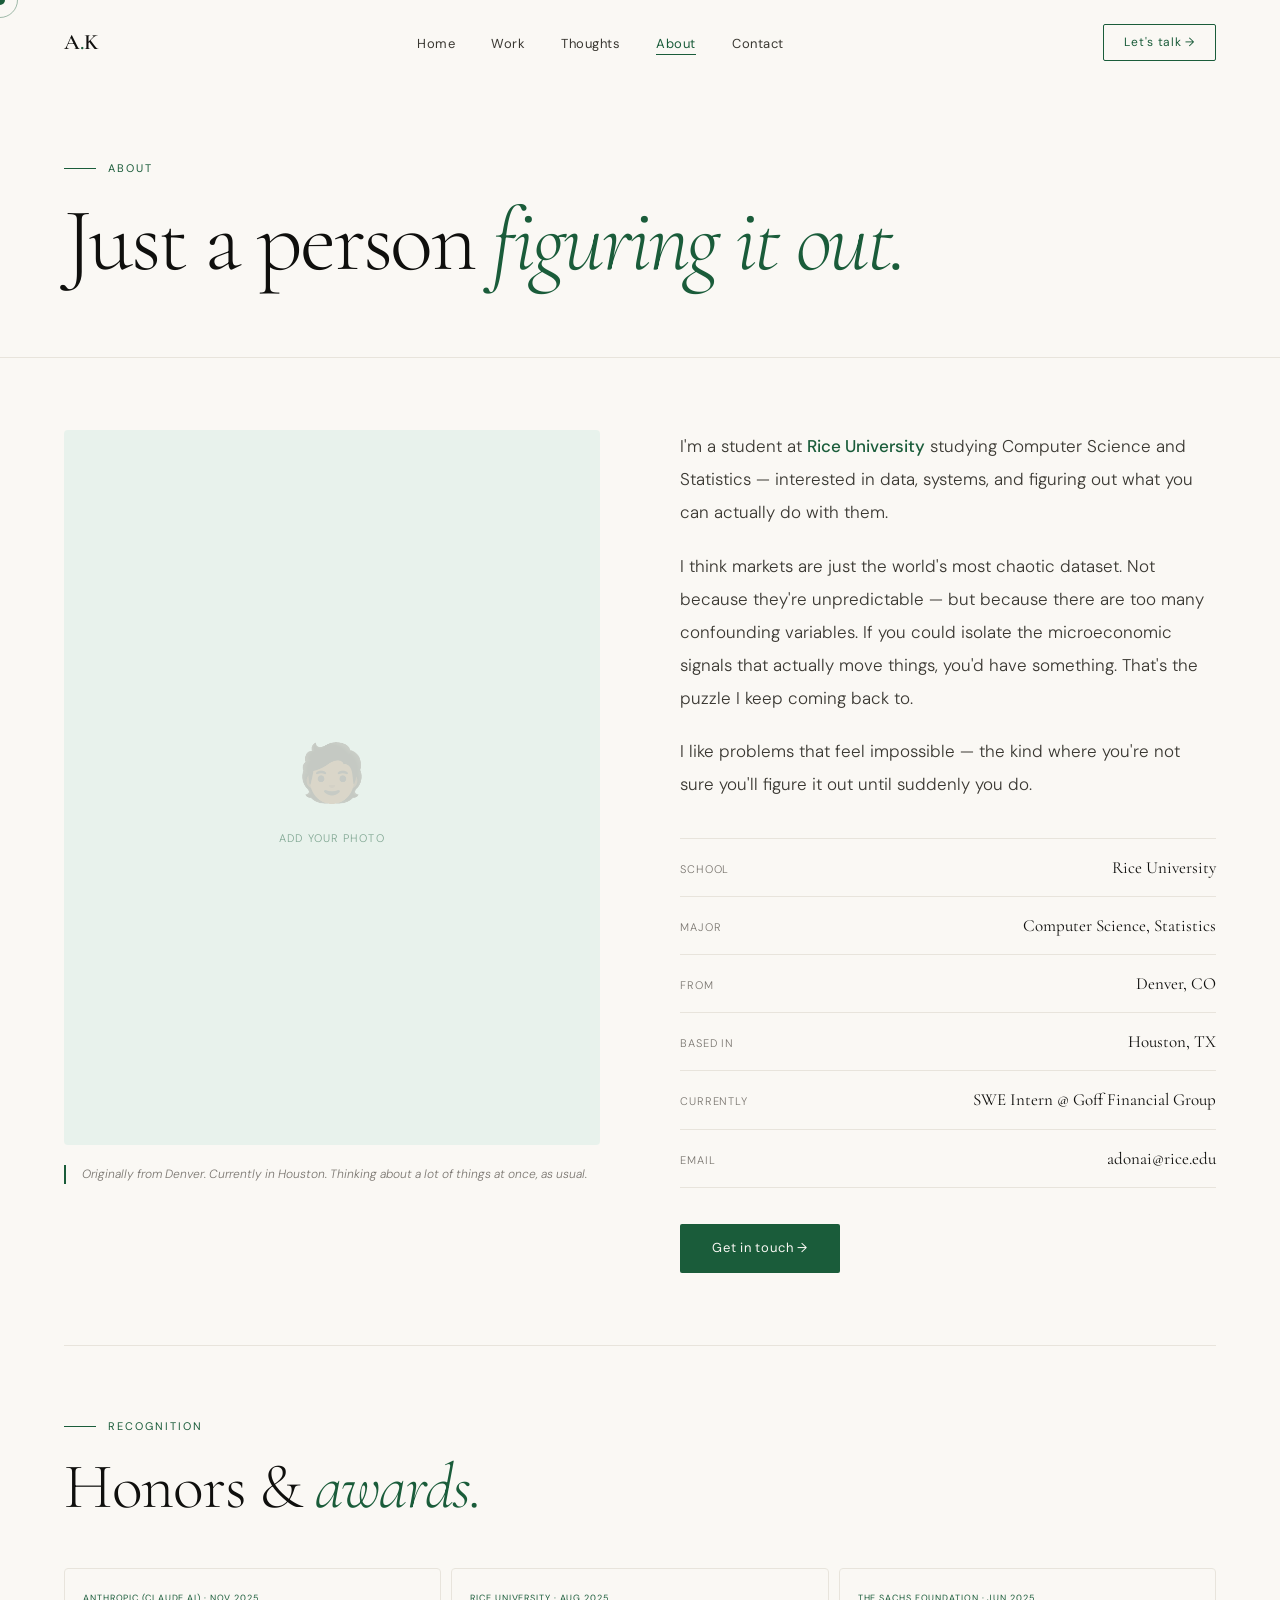
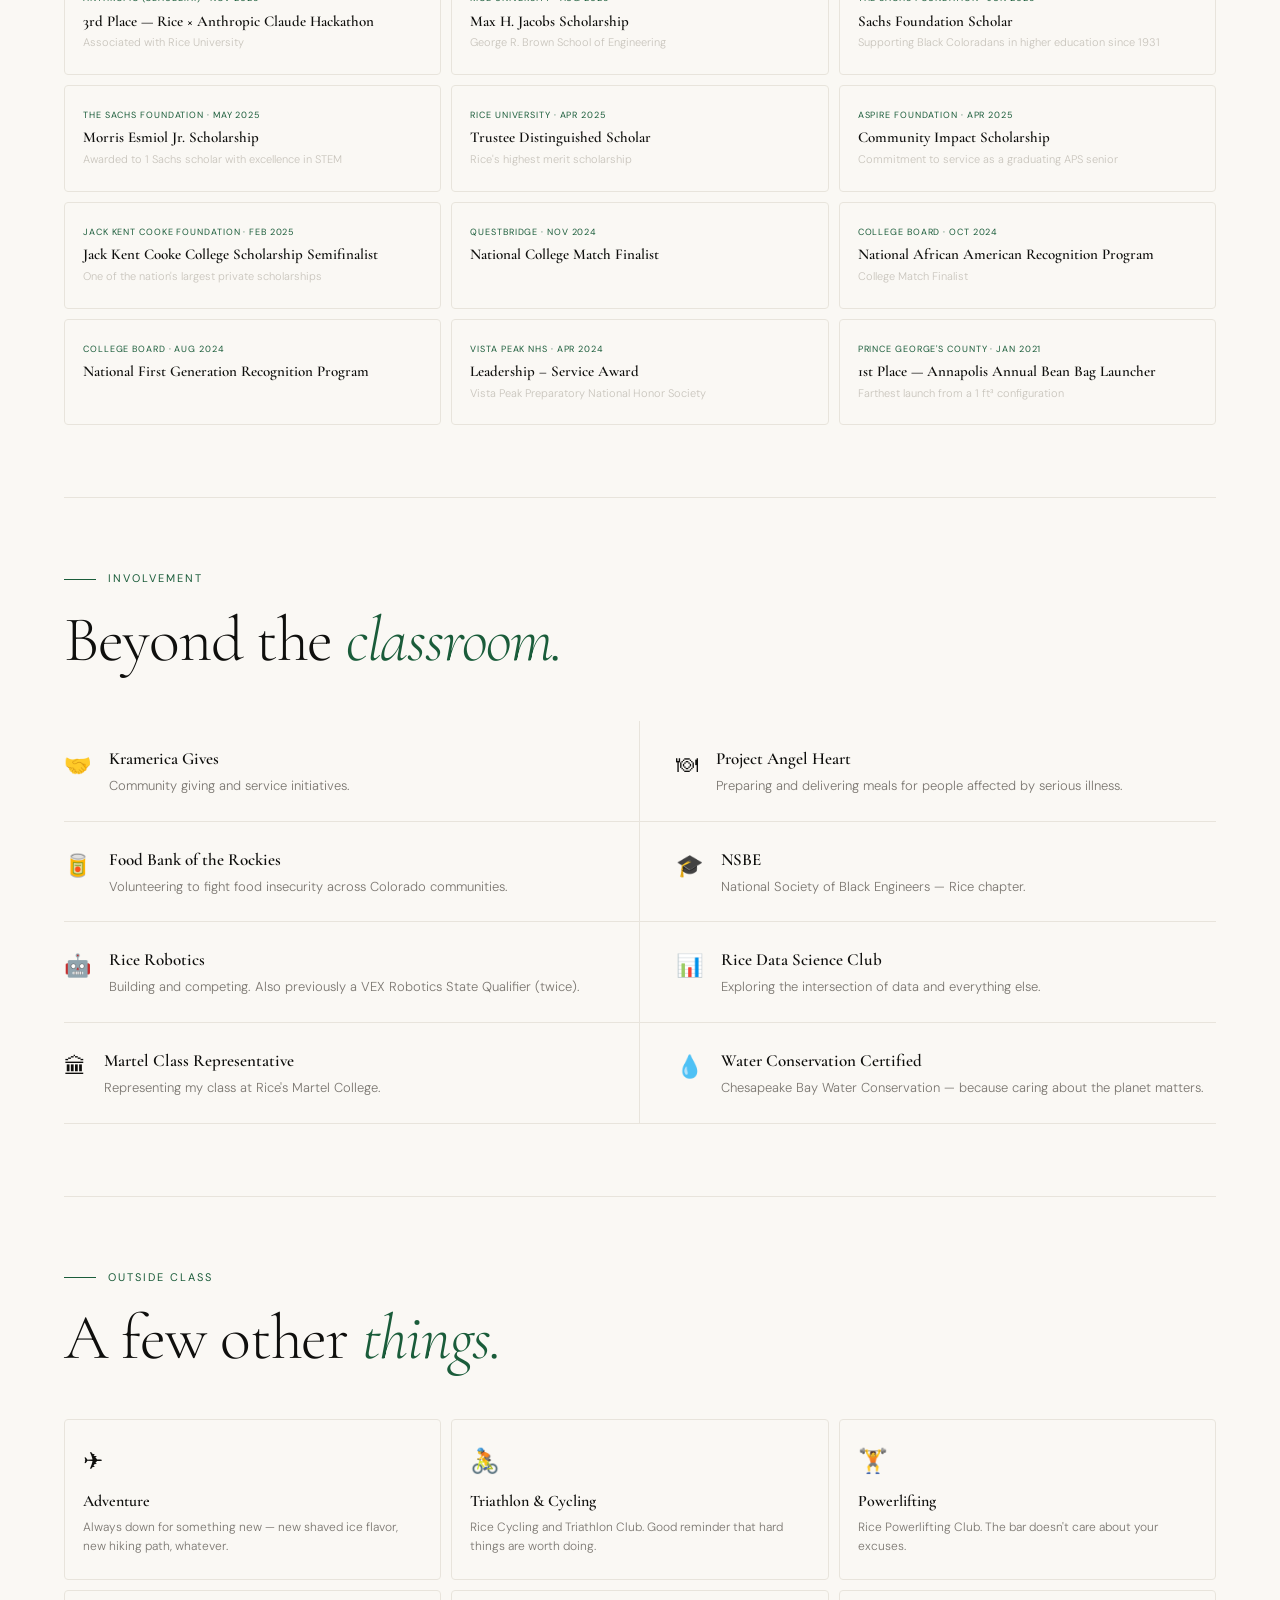
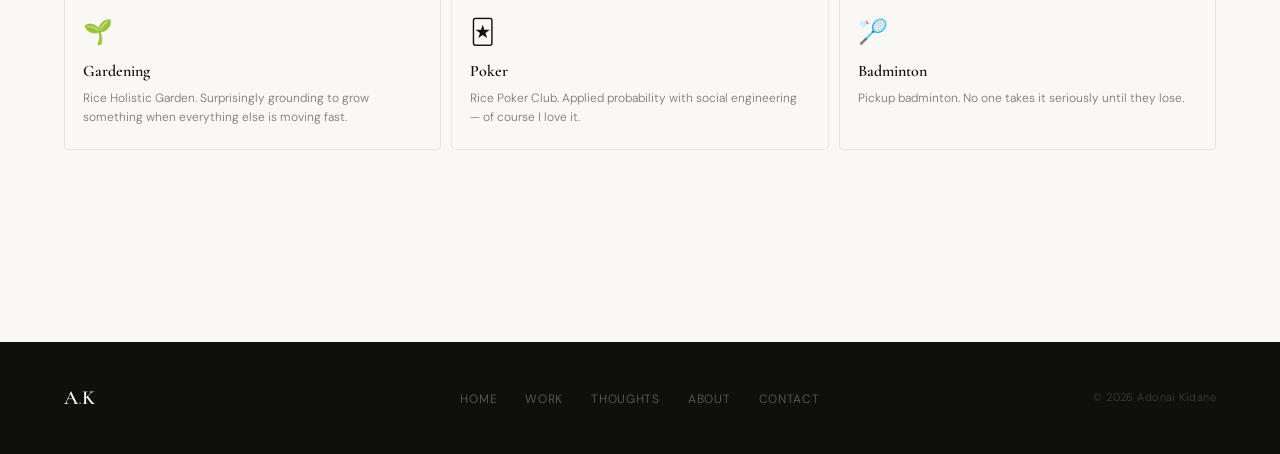
==== pages/about.html @ c964e090 "v3 - full content update" ====
<!DOCTYPE html>
<html lang="en">
<head>
<meta charset="UTF-8">
<meta name="viewport" content="width=device-width, initial-scale=1.0">
<title>About — Adonai Kidane</title>
<link rel="stylesheet" href="../css/style.css">
<style>
  .about-page { padding: 0 var(--pad) 120px; }
  .about-grid { display: grid; grid-template-columns: 1fr 1fr; gap: 80px; align-items: start; padding: 72px 0; border-bottom: 1px solid var(--rule); }
  @media (max-width: 768px) { .about-grid { grid-template-columns: 1fr; gap: 40px; } }

  .about-photo-wrap { position: sticky; top: 100px; }
  .about-photo {
    width: 100%; aspect-ratio: 3/4; border-radius: 4px; overflow: hidden;
    background: var(--green-light); display: flex; align-items: center; justify-content: center;
    flex-direction: column; gap: 12px; margin-bottom: 20px;
  }
  .about-photo .ph-icon { font-size: 56px; opacity: .2; }
  .about-photo .ph-label { font-size: 11px; letter-spacing: .1em; text-transform: uppercase; color: var(--green); opacity: .5; }
  .about-photo img { width: 100%; height: 100%; object-fit: cover; }
  .about-photo-caption { font-size: 12px; color: var(--ink-muted); line-height: 1.6; font-style: italic; padding-left: 16px; border-left: 2px solid var(--green); }

  .about-body { font-size: 17px; color: var(--ink-soft); line-height: 1.95; font-weight: 300; margin-bottom: 20px; }
  .about-body strong { color: var(--green); font-weight: 500; }

  .about-facts { margin: 36px 0; }
  .fact-row { display: flex; justify-content: space-between; align-items: baseline; padding: 15px 0; border-bottom: 1px solid var(--rule); transition: padding-left .2s; }
  .fact-row:first-child { border-top: 1px solid var(--rule); }
  .fact-row:hover { padding-left: 8px; }
  .fact-key { font-size: 11px; color: var(--ink-muted); letter-spacing: .08em; text-transform: uppercase; }
  .fact-val { font-family: var(--serif); font-size: 17px; font-weight: 400; color: var(--ink); text-align: right; }

  /* Honors */
  .honors-section { padding: 72px 0; border-bottom: 1px solid var(--rule); }
  .honors-grid { display: grid; grid-template-columns: repeat(3, 1fr); gap: 10px; margin-top: 48px; }
  @media (max-width: 768px) { .honors-grid { grid-template-columns: 1fr 1fr; } }
  @media (max-width: 480px) { .honors-grid { grid-template-columns: 1fr; } }
  .honor-card { border: 1px solid var(--rule); border-radius: 4px; padding: 22px 18px; transition: border-color .25s, transform .2s; }
  .honor-card:hover { border-color: var(--green); transform: translateY(-4px); }
  .honor-issuer { font-size: 9px; letter-spacing: .1em; text-transform: uppercase; color: var(--green); margin-bottom: 6px; font-weight: 400; }
  .honor-title { font-family: var(--serif); font-size: 15px; font-weight: 600; color: var(--ink); margin-bottom: 4px; line-height: 1.25; }
  .honor-date { font-size: 11px; color: var(--ink-faint); }

  /* Involvement */
  .involve-section { padding: 72px 0; border-bottom: 1px solid var(--rule); }
  .involve-grid { display: grid; grid-template-columns: repeat(2, 1fr); gap: 0; margin-top: 48px; }
  @media (max-width: 640px) { .involve-grid { grid-template-columns: 1fr; } }
  .involve-item {
    padding: 24px 0; border-bottom: 1px solid var(--rule);
    display: flex; gap: 18px; align-items: flex-start;
  }
  .involve-item:nth-child(odd) { padding-right: 36px; border-right: 1px solid var(--rule); }
  .involve-item:nth-child(even) { padding-left: 36px; }
  @media (max-width: 640px) {
    .involve-item:nth-child(odd), .involve-item:nth-child(even) { padding-right: 0; padding-left: 0; border-right: none; }
  }
  .involve-icon { font-size: 22px; flex-shrink: 0; margin-top: 2px; }
  .involve-title { font-family: var(--serif); font-size: 17px; font-weight: 600; color: var(--ink); margin-bottom: 3px; }
  .involve-desc { font-size: 13px; color: var(--ink-muted); line-height: 1.65; font-weight: 300; }

  /* Outside */
  .outside-section { padding: 72px 0; }
  .outside-grid { display: grid; grid-template-columns: repeat(3, 1fr); gap: 10px; margin-top: 48px; }
  @media (max-width: 768px) { .outside-grid { grid-template-columns: 1fr 1fr; } }
  .outside-card { border: 1px solid var(--rule); border-radius: 4px; padding: 22px 18px; transition: border-color .25s, transform .2s; }
  .outside-card:hover { border-color: var(--green); transform: translateY(-4px); }
  .outside-icon { font-size: 24px; margin-bottom: 8px; }
  .outside-title { font-family: var(--serif); font-size: 16px; font-weight: 600; color: var(--ink); margin-bottom: 4px; }
  .outside-desc { font-size: 12px; color: var(--ink-muted); line-height: 1.6; font-weight: 300; }
</style>
</head>
<body>
<div id="cursor"></div>
<div id="cursor-ring"></div>
<nav>
  <a class="nav-logo" href="../index.html">A<span>.</span>K</a>
  <ul class="nav-links">
    <li><a href="../index.html">Home</a></li>
    <li><a href="work.html">Work</a></li>
    <li><a href="thoughts.html">Thoughts</a></li>
    <li><a href="about.html">About</a></li>
    <li><a href="contact.html">Contact</a></li>
  </ul>
  <a class="nav-cta" href="contact.html">Let's talk →</a>
</nav>

<div class="page-hero">
  <div class="section-tag reveal"><span class="section-tag-line"></span>About</div>
  <h1 class="page-hero-h1 reveal reveal-delay-1">Just a person <em>figuring it out.</em></h1>
</div>

<div class="about-page">
  <div class="about-grid">
    <div class="about-photo-wrap reveal">
      <div class="about-photo">
        <!-- To add photo: delete the two div lines below, uncomment the img line -->
        <div class="ph-icon">🧑🏾</div>
        <div class="ph-label">Add your photo</div>
        <!-- <img src="../images/photo.jpg" alt="Adonai Kidane"> -->
      </div>
      <p class="about-photo-caption">Originally from Denver. Currently in Houston. Thinking about a lot of things at once, as usual.</p>
    </div>

    <div>
      <p class="about-body reveal">
        I'm a student at <strong>Rice University</strong> studying Computer Science and Statistics — interested in data, systems, and figuring out what you can actually do with them.
      </p>
      <p class="about-body reveal reveal-delay-1">
        I think markets are just the world's most chaotic dataset. Not because they're unpredictable — but because there are too many confounding variables. If you could isolate the microeconomic signals that actually move things, you'd have something. That's the puzzle I keep coming back to.
      </p>
      <p class="about-body reveal reveal-delay-2">
        I like problems that feel impossible — the kind where you're not sure you'll figure it out until suddenly you do.
      </p>

      <div class="about-facts reveal reveal-delay-2">
        <div class="fact-row"><span class="fact-key">School</span><span class="fact-val">Rice University</span></div>
        <div class="fact-row"><span class="fact-key">Major</span><span class="fact-val">Computer Science, Statistics</span></div>
        <div class="fact-row"><span class="fact-key">From</span><span class="fact-val">Denver, CO</span></div>
        <div class="fact-row"><span class="fact-key">Based in</span><span class="fact-val">Houston, TX</span></div>
        <div class="fact-row"><span class="fact-key">Currently</span><span class="fact-val">SWE Intern @ Goff Financial Group</span></div>
        <div class="fact-row"><span class="fact-key">Email</span><span class="fact-val">adonai@rice.edu</span></div>
      </div>

      <a class="btn-primary reveal reveal-delay-3" href="contact.html">Get in touch →</a>
    </div>
  </div>

  <!-- HONORS -->
  <div class="honors-section">
    <div class="section-tag reveal"><span class="section-tag-line"></span>Recognition</div>
    <h2 class="section-h2 reveal reveal-delay-1">Honors &amp; <em>awards.</em></h2>
    <div class="honors-grid">
      <div class="honor-card reveal reveal-delay-1">
        <div class="honor-issuer">Anthropic (claude.ai) · Nov 2025</div>
        <div class="honor-title">3rd Place — Rice × Anthropic Claude Hackathon</div>
        <div class="honor-date">Associated with Rice University</div>
      </div>
      <div class="honor-card reveal reveal-delay-2">
        <div class="honor-issuer">Rice University · Aug 2025</div>
        <div class="honor-title">Max H. Jacobs Scholarship</div>
        <div class="honor-date">George R. Brown School of Engineering</div>
      </div>
      <div class="honor-card reveal reveal-delay-3">
        <div class="honor-issuer">The Sachs Foundation · Jun 2025</div>
        <div class="honor-title">Sachs Foundation Scholar</div>
        <div class="honor-date">Supporting Black Coloradans in higher education since 1931</div>
      </div>
      <div class="honor-card reveal reveal-delay-1">
        <div class="honor-issuer">The Sachs Foundation · May 2025</div>
        <div class="honor-title">Morris Esmiol Jr. Scholarship</div>
        <div class="honor-date">Awarded to 1 Sachs scholar with excellence in STEM</div>
      </div>
      <div class="honor-card reveal reveal-delay-2">
        <div class="honor-issuer">Rice University · Apr 2025</div>
        <div class="honor-title">Trustee Distinguished Scholar</div>
        <div class="honor-date">Rice's highest merit scholarship</div>
      </div>
      <div class="honor-card reveal reveal-delay-3">
        <div class="honor-issuer">Aspire Foundation · Apr 2025</div>
        <div class="honor-title">Community Impact Scholarship</div>
        <div class="honor-date">Commitment to service as a graduating APS senior</div>
      </div>
      <div class="honor-card reveal reveal-delay-1">
        <div class="honor-issuer">Jack Kent Cooke Foundation · Feb 2025</div>
        <div class="honor-title">Jack Kent Cooke College Scholarship Semifinalist</div>
        <div class="honor-date">One of the nation's largest private scholarships</div>
      </div>
      <div class="honor-card reveal reveal-delay-2">
        <div class="honor-issuer">Questbridge · Nov 2024</div>
        <div class="honor-title">National College Match Finalist</div>
        <div class="honor-date"></div>
      </div>
      <div class="honor-card reveal reveal-delay-3">
        <div class="honor-issuer">College Board · Oct 2024</div>
        <div class="honor-title">National African American Recognition Program</div>
        <div class="honor-date">College Match Finalist</div>
      </div>
      <div class="honor-card reveal reveal-delay-1">
        <div class="honor-issuer">College Board · Aug 2024</div>
        <div class="honor-title">National First Generation Recognition Program</div>
        <div class="honor-date"></div>
      </div>
      <div class="honor-card reveal reveal-delay-2">
        <div class="honor-issuer">Vista Peak NHS · Apr 2024</div>
        <div class="honor-title">Leadership – Service Award</div>
        <div class="honor-date">Vista Peak Preparatory National Honor Society</div>
      </div>
      <div class="honor-card reveal reveal-delay-3">
        <div class="honor-issuer">Prince George's County · Jan 2021</div>
        <div class="honor-title">1st Place — Annapolis Annual Bean Bag Launcher</div>
        <div class="honor-date">Farthest launch from a 1 ft³ configuration</div>
      </div>
    </div>
  </div>

  <!-- INVOLVEMENT -->
  <div class="involve-section">
    <div class="section-tag reveal"><span class="section-tag-line"></span>Involvement</div>
    <h2 class="section-h2 reveal reveal-delay-1">Beyond the <em>classroom.</em></h2>
    <div class="involve-grid">
      <div class="involve-item reveal reveal-delay-1">
        <div class="involve-icon">🤝</div>
        <div>
          <div class="involve-title">Kramerica Gives</div>
          <div class="involve-desc">Community giving and service initiatives.</div>
        </div>
      </div>
      <div class="involve-item reveal reveal-delay-2">
        <div class="involve-icon">🍽</div>
        <div>
          <div class="involve-title">Project Angel Heart</div>
          <div class="involve-desc">Preparing and delivering meals for people affected by serious illness.</div>
        </div>
      </div>
      <div class="involve-item reveal reveal-delay-1">
        <div class="involve-icon">🥫</div>
        <div>
          <div class="involve-title">Food Bank of the Rockies</div>
          <div class="involve-desc">Volunteering to fight food insecurity across Colorado communities.</div>
        </div>
      </div>
      <div class="involve-item reveal reveal-delay-2">
        <div class="involve-icon">🎓</div>
        <div>
          <div class="involve-title">NSBE</div>
          <div class="involve-desc">National Society of Black Engineers — Rice chapter.</div>
        </div>
      </div>
      <div class="involve-item reveal reveal-delay-1">
        <div class="involve-icon">🤖</div>
        <div>
          <div class="involve-title">Rice Robotics</div>
          <div class="involve-desc">Building and competing. Also previously a VEX Robotics State Qualifier (twice).</div>
        </div>
      </div>
      <div class="involve-item reveal reveal-delay-2">
        <div class="involve-icon">📊</div>
        <div>
          <div class="involve-title">Rice Data Science Club</div>
          <div class="involve-desc">Exploring the intersection of data and everything else.</div>
        </div>
      </div>
      <div class="involve-item reveal reveal-delay-1">
        <div class="involve-icon">🏛</div>
        <div>
          <div class="involve-title">Martel Class Representative</div>
          <div class="involve-desc">Representing my class at Rice's Martel College.</div>
        </div>
      </div>
      <div class="involve-item reveal reveal-delay-2">
        <div class="involve-icon">💧</div>
        <div>
          <div class="involve-title">Water Conservation Certified</div>
          <div class="involve-desc">Chesapeake Bay Water Conservation — because caring about the planet matters.</div>
        </div>
      </div>
    </div>
  </div>

  <!-- OUTSIDE -->
  <div class="outside-section">
    <div class="section-tag reveal"><span class="section-tag-line"></span>Outside class</div>
    <h2 class="section-h2 reveal reveal-delay-1">A few other <em>things.</em></h2>
    <div class="outside-grid">
      <div class="outside-card reveal reveal-delay-1">
        <div class="outside-icon">✈️</div>
        <div class="outside-title">Adventure</div>
        <div class="outside-desc">Always down for something new — new shaved ice flavor, new hiking path, whatever.</div>
      </div>
      <div class="outside-card reveal reveal-delay-2">
        <div class="outside-icon">🚴</div>
        <div class="outside-title">Triathlon & Cycling</div>
        <div class="outside-desc">Rice Cycling and Triathlon Club. Good reminder that hard things are worth doing.</div>
      </div>
      <div class="outside-card reveal reveal-delay-3">
        <div class="outside-icon">🏋️</div>
        <div class="outside-title">Powerlifting</div>
        <div class="outside-desc">Rice Powerlifting Club. The bar doesn't care about your excuses.</div>
      </div>
      <div class="outside-card reveal reveal-delay-1">
        <div class="outside-icon">🌱</div>
        <div class="outside-title">Gardening</div>
        <div class="outside-desc">Rice Holistic Garden. Surprisingly grounding to grow something when everything else is moving fast.</div>
      </div>
      <div class="outside-card reveal reveal-delay-2">
        <div class="outside-icon">🃏</div>
        <div class="outside-title">Poker</div>
        <div class="outside-desc">Rice Poker Club. Applied probability with social engineering — of course I love it.</div>
      </div>
      <div class="outside-card reveal reveal-delay-3">
        <div class="outside-icon">🏸</div>
        <div class="outside-title">Badminton</div>
        <div class="outside-desc">Pickup badminton. No one takes it seriously until they lose.</div>
      </div>
    </div>
  </div>

</div>

<footer>
  <a class="footer-logo" href="../index.html">A<span>.</span>K</a>
  <ul class="footer-links">
    <li><a href="../index.html">Home</a></li>
    <li><a href="work.html">Work</a></li>
    <li><a href="thoughts.html">Thoughts</a></li>
    <li><a href="about.html">About</a></li>
    <li><a href="contact.html">Contact</a></li>
  </ul>
  <span class="footer-copy">© 2026 Adonai Kidane</span>
</footer>
<script src="../js/shared.js"></script>
</body>
</html>
---- css/style.css ----
@import url('https://fonts.googleapis.com/css2?family=Cormorant+Garamond:ital,wght@0,300;0,400;0,600;0,700;1,300;1,400;1,600&family=DM+Sans:opsz,wght@9..40,300;9..40,400;9..40,500&family=DM+Mono:wght@300;400&display=swap');

*, *::before, *::after { box-sizing: border-box; margin: 0; padding: 0; }

:root {
  --green: #1a5c3a;
  --green-mid: #2d7a52;
  --green-light: #e8f2ec;
  --green-glow: #3a8a62;
  --cream: #faf8f4;
  --ink: #0f0f0d;
  --ink-soft: #3a3832;
  --ink-muted: #7a7670;
  --ink-faint: #c8c4bc;
  --rule: #e8e4dc;
  --serif: 'Cormorant Garamond', Georgia, serif;
  --sans: 'DM Sans', system-ui, sans-serif;
  --mono: 'DM Mono', monospace;
  --pad: clamp(24px, 5vw, 80px);
}

html { scroll-behavior: smooth; }
body {
  background: var(--cream); color: var(--ink);
  font-family: var(--sans); font-weight: 300;
  line-height: 1.6; cursor: none; overflow-x: hidden;
}

/* Cursor */
#cursor {
  position: fixed; width: 10px; height: 10px;
  background: var(--green); border-radius: 50%;
  pointer-events: none; z-index: 9999;
  transform: translate(-50%,-50%);
  transition: width .2s, height .2s, background .2s;
}
#cursor-ring {
  position: fixed; width: 36px; height: 36px;
  border: 1px solid var(--green); border-radius: 50%;
  pointer-events: none; z-index: 9998;
  transform: translate(-50%,-50%);
  transition: width .25s, height .25s, opacity .25s;
  opacity: .4;
}
body:has(a:hover) #cursor, body:has(button:hover) #cursor { width: 6px; height: 6px; }
body:has(a:hover) #cursor-ring, body:has(button:hover) #cursor-ring { width: 52px; height: 52px; opacity: .15; }

/* Nav */
nav {
  position: fixed; top: 0; left: 0; right: 0; z-index: 100;
  padding: 24px var(--pad);
  display: flex; align-items: center; justify-content: space-between;
  transition: background .4s, padding .4s, border-bottom .4s;
}
nav.scrolled {
  background: rgba(250,248,244,.95);
  backdrop-filter: blur(12px);
  padding: 16px var(--pad);
  border-bottom: 1px solid var(--rule);
}
.nav-logo {
  font-family: var(--serif); font-size: 22px; font-weight: 600;
  color: var(--ink); text-decoration: none; letter-spacing: -.01em;
}
.nav-logo span { color: var(--green); }
.nav-links { display: flex; gap: 36px; list-style: none; align-items: center; }
.nav-links a {
  font-size: 13px; font-weight: 400; color: var(--ink-soft);
  text-decoration: none; letter-spacing: .04em;
  position: relative; padding-bottom: 2px; transition: color .25s;
}
.nav-links a::after {
  content: ''; position: absolute; bottom: -1px; left: 0; right: 0;
  height: 1px; background: var(--green);
  transform: scaleX(0); transform-origin: left; transition: transform .3s;
}
.nav-links a:hover { color: var(--green); }
.nav-links a:hover::after, .nav-links a.active::after { transform: scaleX(1); }
.nav-links a.active { color: var(--green); }
.nav-cta {
  font-size: 12px; font-weight: 400; letter-spacing: .06em;
  color: var(--green); border: 1px solid var(--green);
  padding: 8px 20px; border-radius: 2px; text-decoration: none;
  transition: background .25s, color .25s;
}
.nav-cta:hover { background: var(--green); color: var(--cream); }

/* Marquee */
.marquee-wrap { background: var(--green); padding: 18px 0; overflow: hidden; }
.marquee-inner {
  display: flex; animation: marquee 24s linear infinite; white-space: nowrap;
}
.marquee-item {
  font-size: 12px; letter-spacing: .14em; text-transform: uppercase;
  color: rgba(250,248,244,.7); padding: 0 28px; font-weight: 400;
}
.marquee-dot { color: rgba(250,248,244,.3); padding: 0 6px; }
@keyframes marquee { from { transform: translateX(0); } to { transform: translateX(-50%); } }

/* Reveal */
.reveal { opacity: 0; transform: translateY(36px); transition: opacity .75s ease, transform .75s ease; }
.reveal.visible { opacity: 1; transform: translateY(0); }
.reveal-delay-1 { transition-delay: .1s; }
.reveal-delay-2 { transition-delay: .22s; }
.reveal-delay-3 { transition-delay: .34s; }
.reveal-delay-4 { transition-delay: .46s; }

/* Utilities */
.section-tag {
  display: flex; align-items: center; gap: 12px;
  font-size: 11px; letter-spacing: .18em; text-transform: uppercase;
  color: var(--green); font-weight: 400; margin-bottom: 18px;
}
.section-tag-line { width: 32px; height: 1px; background: var(--green); }
.section-h2 {
  font-family: var(--serif);
  font-size: clamp(36px, 5vw, 64px);
  font-weight: 300; line-height: 1.05;
  letter-spacing: -.02em; color: var(--ink);
}
.section-h2 em { font-style: italic; color: var(--green); }

.btn-primary {
  display: inline-block; background: var(--green); color: var(--cream);
  font-family: var(--sans); font-size: 13px; font-weight: 400;
  letter-spacing: .06em; padding: 14px 32px; border: none;
  border-radius: 2px; cursor: none; text-decoration: none;
  transition: background .25s, transform .2s;
}
.btn-primary:hover { background: var(--green-mid); transform: translateY(-2px); }
.btn-ghost {
  display: inline-flex; align-items: center; gap: 8px;
  font-size: 13px; font-weight: 400; color: var(--ink-soft);
  text-decoration: none; letter-spacing: .04em; transition: color .25s;
}
.btn-ghost:hover { color: var(--green); }
.btn-ghost-arrow {
  display: inline-flex; align-items: center; justify-content: center;
  width: 32px; height: 32px; border: 1px solid var(--rule); border-radius: 50%;
  transition: border-color .25s, transform .25s;
}
.btn-ghost:hover .btn-ghost-arrow { border-color: var(--green); transform: translateX(4px); }

/* Page hero */
.page-hero { padding: 160px var(--pad) 72px; border-bottom: 1px solid var(--rule); }
.page-hero-h1 {
  font-family: var(--serif);
  font-size: clamp(52px, 7vw, 100px);
  font-weight: 300; line-height: 1.0; letter-spacing: -.03em; color: var(--ink);
}
.page-hero-h1 em { font-style: italic; color: var(--green); }
.page-hero-sub {
  font-size: 16px; color: var(--ink-muted); font-weight: 300;
  margin-top: 16px; max-width: 540px; line-height: 1.8;
}

/* Footer */
footer {
  background: var(--ink); padding: 40px var(--pad);
  display: grid; grid-template-columns: 1fr auto 1fr; align-items: center; gap: 24px;
}
.footer-logo {
  font-family: var(--serif); font-size: 20px; font-weight: 600;
  color: var(--cream); text-decoration: none;
}
.footer-logo span { color: var(--green-glow); }
.footer-links { display: flex; gap: 28px; list-style: none; justify-content: center; }
.footer-links a {
  font-size: 12px; color: rgba(250,248,244,.35); text-decoration: none;
  letter-spacing: .06em; text-transform: uppercase; transition: color .25s;
}
.footer-links a:hover { color: var(--green-glow); }
.footer-copy { font-size: 11px; color: rgba(250,248,244,.2); letter-spacing: .04em; text-align: right; }

/* Skill bars */
.skill-bar-track { height: 2px; background: var(--rule); border-radius: 2px; margin-bottom: 6px; transition: background .3s; }
.skill-bar-fill { height: 100%; background: var(--green); border-radius: 2px; width: 0; transition: background .3s; }
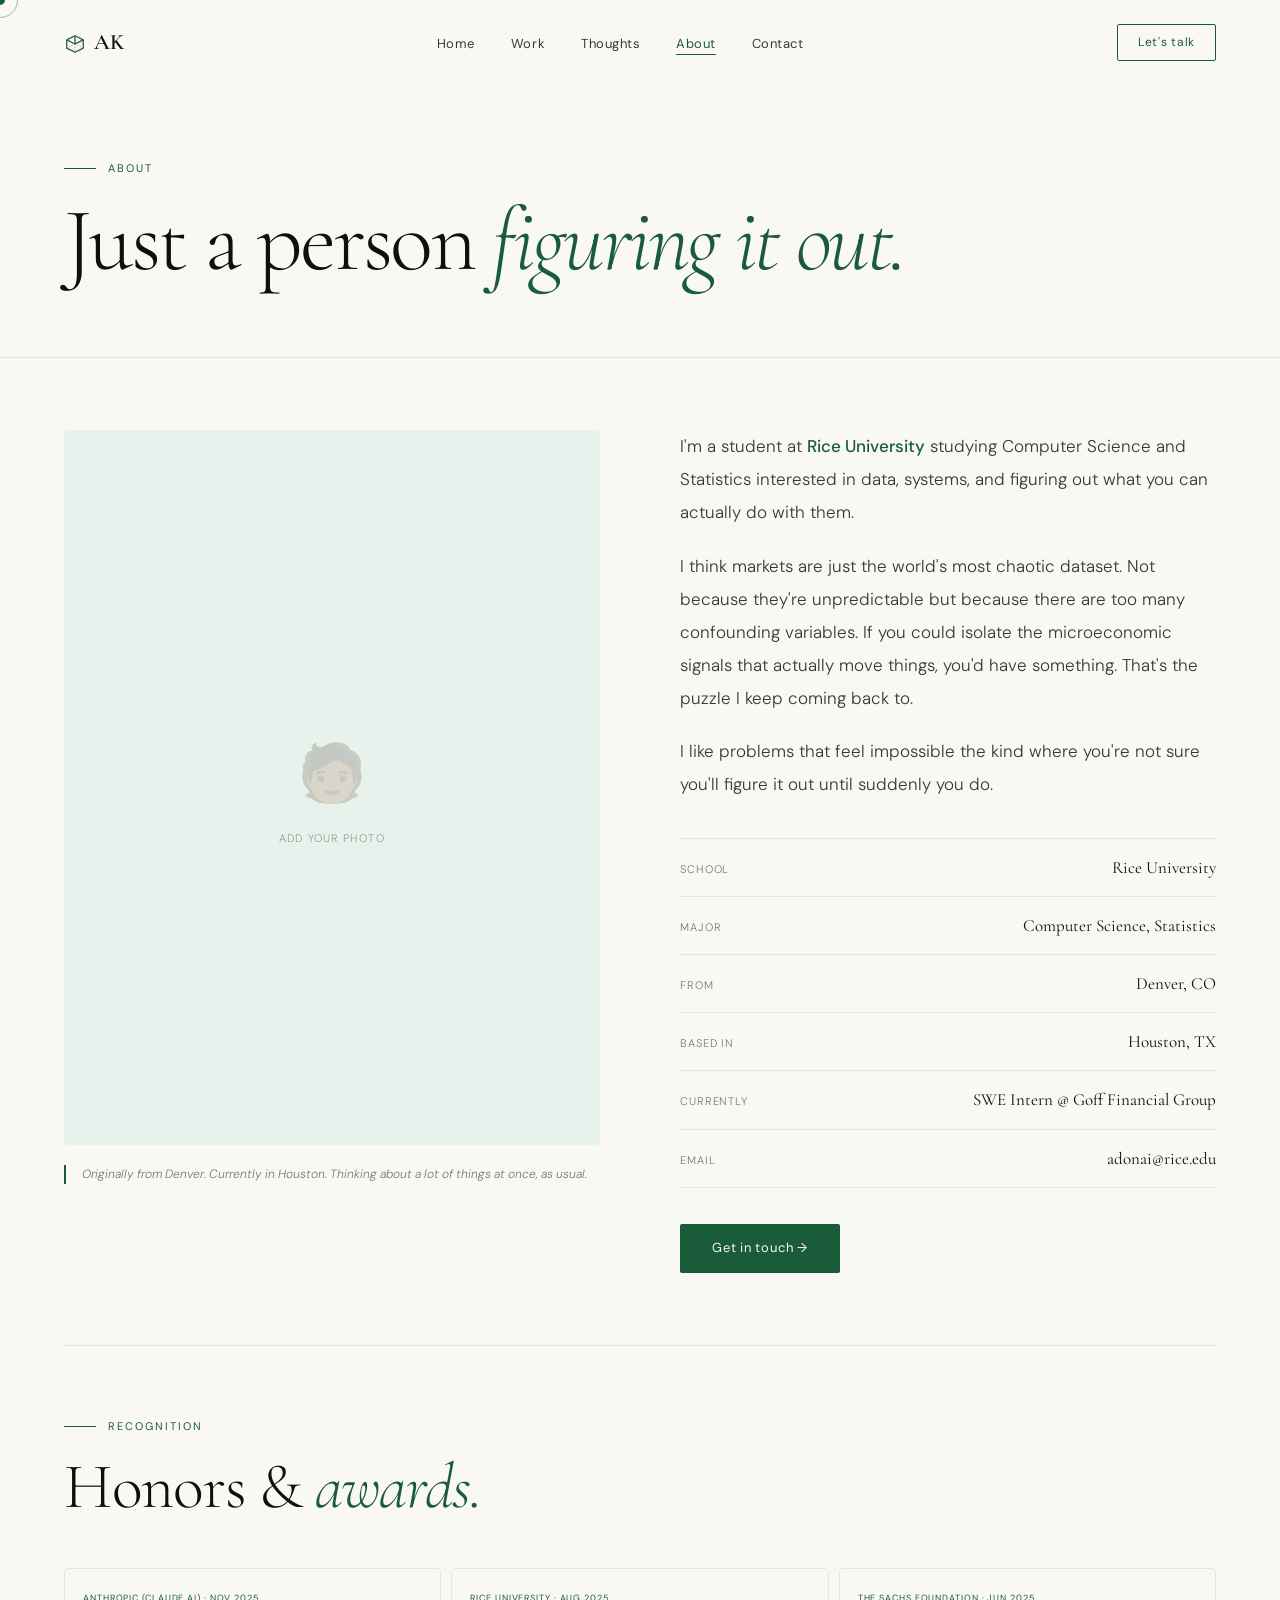
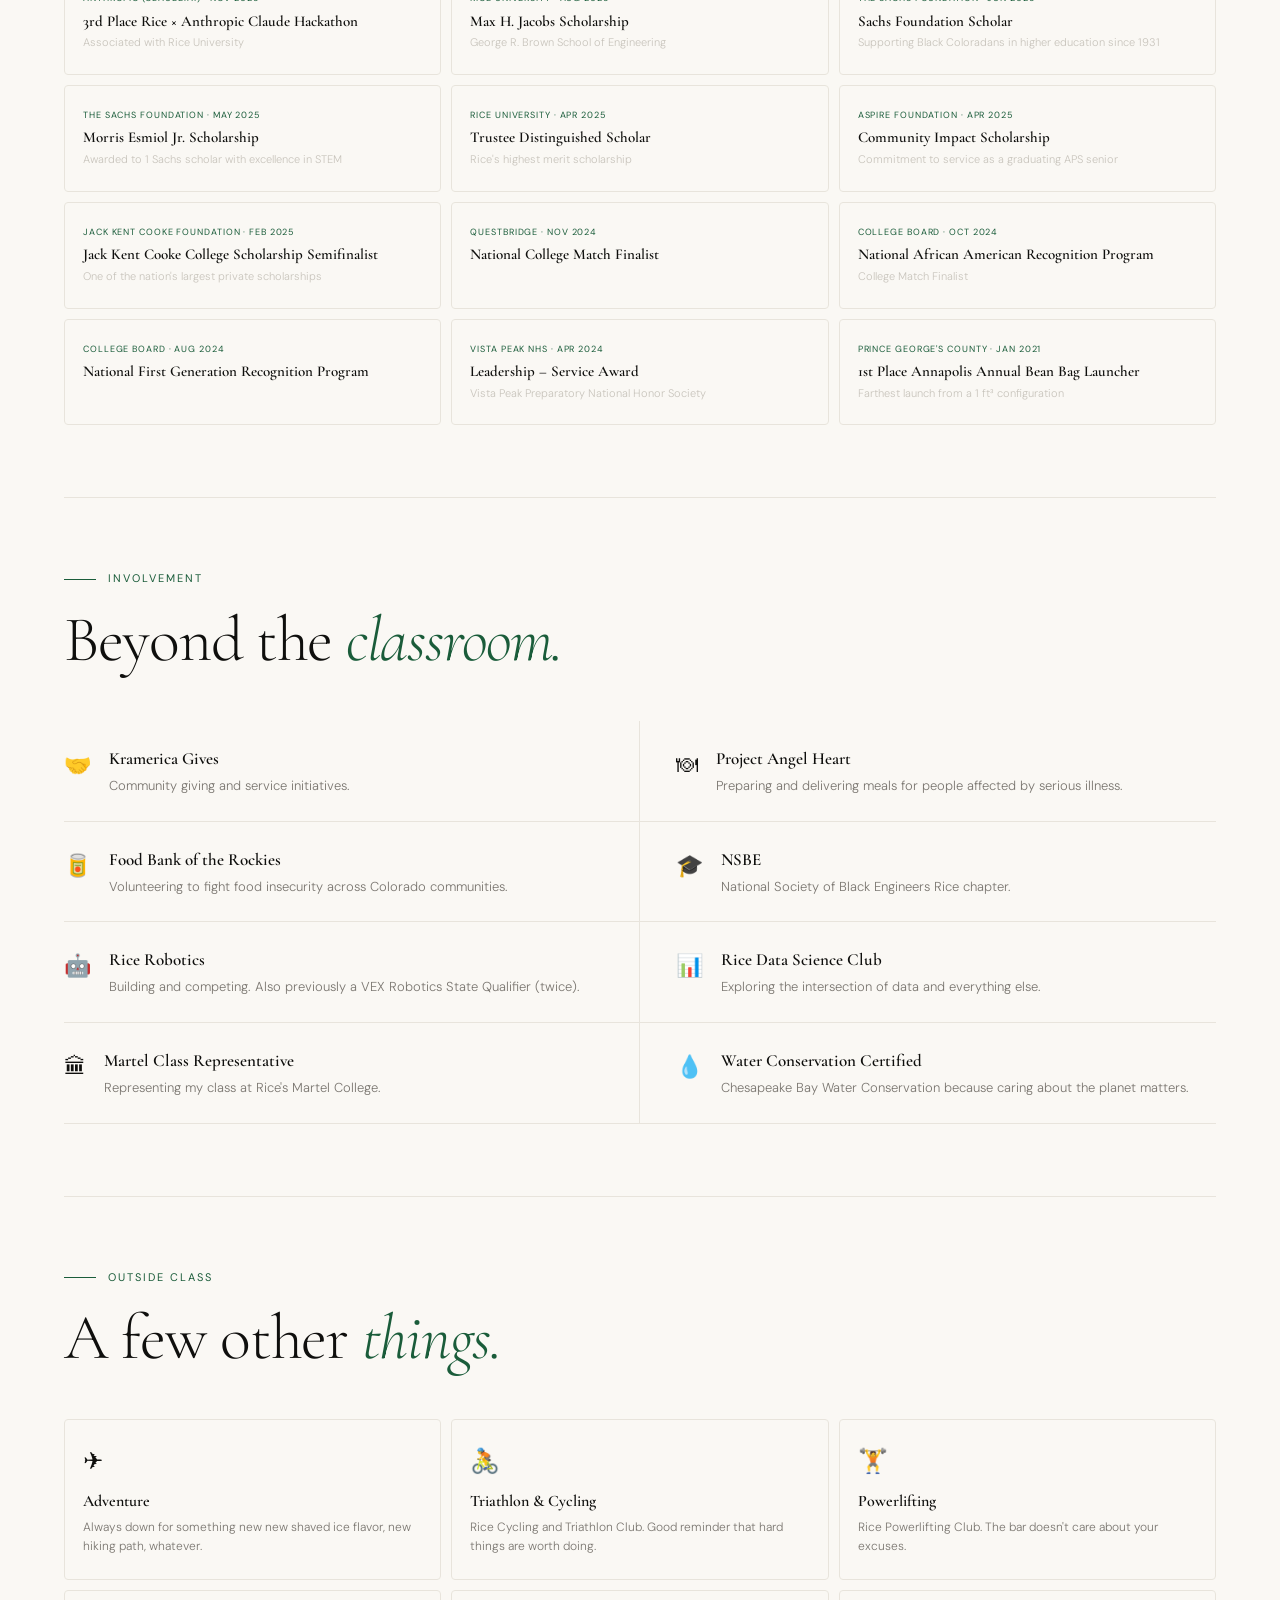
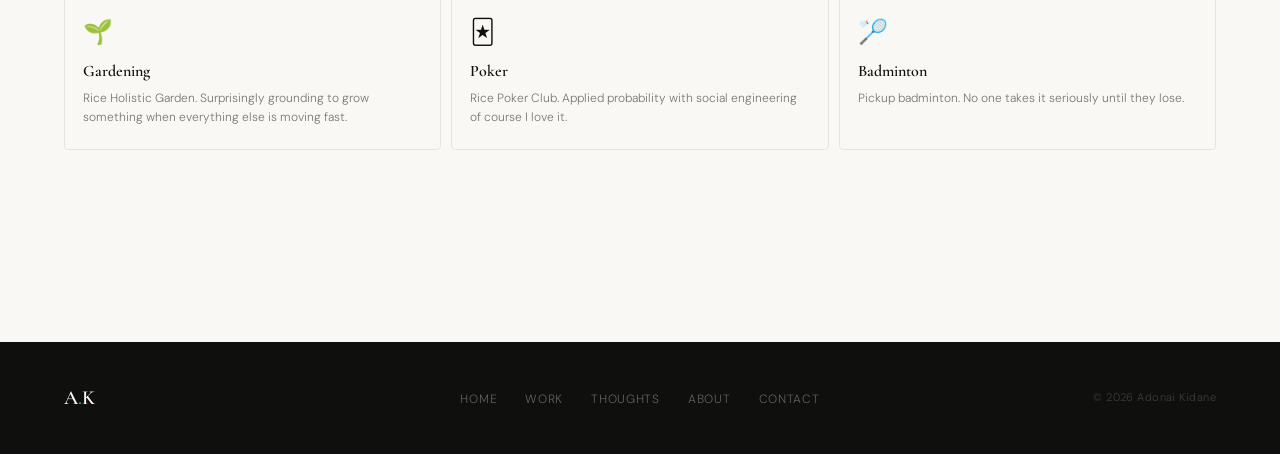
==== commit 3f4d4875: "v4 - cube icon, fixed form, no em dashes" ====
--- a/pages/about.html
+++ b/pages/about.html
@@ -3,7 +3,8 @@
 <head>
 <meta charset="UTF-8">
 <meta name="viewport" content="width=device-width, initial-scale=1.0">
-<title>About — Adonai Kidane</title>
+<link rel="icon" type="image/svg+xml" href="../images/favicon.svg">
+<title>About Adonai Kidane</title>
 <link rel="stylesheet" href="../css/style.css">
 <style>
   .about-page { padding: 0 var(--pad) 120px; }
@@ -74,7 +75,7 @@
 <div id="cursor"></div>
 <div id="cursor-ring"></div>
 <nav>
-  <a class="nav-logo" href="../index.html">A<span>.</span>K</a>
+  <a class="nav-logo" href="../index.html"><svg width="22" height="22" viewBox="0 0 32 32" fill="none" style="vertical-align:middle;margin-right:8px;margin-bottom:2px;"><polyline points="4,10 16,4 28,10 28,22 16,28 4,22 4,10" stroke="#1a5c3a" stroke-width="1.8" stroke-linejoin="round" fill="none"></polyline><line x1="16" y1="4" x2="16" y2="16" stroke="#1a5c3a" stroke-width="1.8"></line><line x1="4" y1="10" x2="16" y2="16" stroke="#1a5c3a" stroke-width="1.8"></line><line x1="28" y1="10" x2="16" y2="16" stroke="#1a5c3a" stroke-width="1.8"></line><line x1="16" y1="16" x2="16" y2="28" stroke="#888" stroke-width="1" stroke-dasharray="2 2"></line><line x1="16" y1="16" x2="4" y2="22" stroke="#888" stroke-width="1" stroke-dasharray="2 2"></line><line x1="16" y1="16" x2="28" y2="22" stroke="#888" stroke-width="1" stroke-dasharray="2 2"></line></svg>AK</a>
   <ul class="nav-links">
     <li><a href="../index.html">Home</a></li>
     <li><a href="work.html">Work</a></li>
@@ -82,7 +83,7 @@
     <li><a href="about.html">About</a></li>
     <li><a href="contact.html">Contact</a></li>
   </ul>
-  <a class="nav-cta" href="contact.html">Let's talk →</a>
+  <a class="nav-cta" href="contact.html">Let's talk</a>
 </nav>
 
 <div class="page-hero">
@@ -104,13 +105,13 @@
 
     <div>
       <p class="about-body reveal">
-        I'm a student at <strong>Rice University</strong> studying Computer Science and Statistics — interested in data, systems, and figuring out what you can actually do with them.
+        I'm a student at <strong>Rice University</strong> studying Computer Science and Statistics interested in data, systems, and figuring out what you can actually do with them.
       </p>
       <p class="about-body reveal reveal-delay-1">
-        I think markets are just the world's most chaotic dataset. Not because they're unpredictable — but because there are too many confounding variables. If you could isolate the microeconomic signals that actually move things, you'd have something. That's the puzzle I keep coming back to.
+        I think markets are just the world's most chaotic dataset. Not because they're unpredictable but because there are too many confounding variables. If you could isolate the microeconomic signals that actually move things, you'd have something. That's the puzzle I keep coming back to.
       </p>
       <p class="about-body reveal reveal-delay-2">
-        I like problems that feel impossible — the kind where you're not sure you'll figure it out until suddenly you do.
+        I like problems that feel impossible the kind where you're not sure you'll figure it out until suddenly you do.
       </p>
 
       <div class="about-facts reveal reveal-delay-2">
@@ -133,7 +134,7 @@
     <div class="honors-grid">
       <div class="honor-card reveal reveal-delay-1">
         <div class="honor-issuer">Anthropic (claude.ai) · Nov 2025</div>
-        <div class="honor-title">3rd Place — Rice × Anthropic Claude Hackathon</div>
+        <div class="honor-title">3rd Place Rice × Anthropic Claude Hackathon</div>
         <div class="honor-date">Associated with Rice University</div>
       </div>
       <div class="honor-card reveal reveal-delay-2">
@@ -188,7 +189,7 @@
       </div>
       <div class="honor-card reveal reveal-delay-3">
         <div class="honor-issuer">Prince George's County · Jan 2021</div>
-        <div class="honor-title">1st Place — Annapolis Annual Bean Bag Launcher</div>
+        <div class="honor-title">1st Place Annapolis Annual Bean Bag Launcher</div>
         <div class="honor-date">Farthest launch from a 1 ft³ configuration</div>
       </div>
     </div>
@@ -224,7 +225,7 @@
         <div class="involve-icon">🎓</div>
         <div>
           <div class="involve-title">NSBE</div>
-          <div class="involve-desc">National Society of Black Engineers — Rice chapter.</div>
+          <div class="involve-desc">National Society of Black Engineers Rice chapter.</div>
         </div>
       </div>
       <div class="involve-item reveal reveal-delay-1">
@@ -252,7 +253,7 @@
         <div class="involve-icon">💧</div>
         <div>
           <div class="involve-title">Water Conservation Certified</div>
-          <div class="involve-desc">Chesapeake Bay Water Conservation — because caring about the planet matters.</div>
+          <div class="involve-desc">Chesapeake Bay Water Conservation because caring about the planet matters.</div>
         </div>
       </div>
     </div>
@@ -266,7 +267,7 @@
       <div class="outside-card reveal reveal-delay-1">
         <div class="outside-icon">✈️</div>
         <div class="outside-title">Adventure</div>
-        <div class="outside-desc">Always down for something new — new shaved ice flavor, new hiking path, whatever.</div>
+        <div class="outside-desc">Always down for something new new shaved ice flavor, new hiking path, whatever.</div>
       </div>
       <div class="outside-card reveal reveal-delay-2">
         <div class="outside-icon">🚴</div>
@@ -286,7 +287,7 @@
       <div class="outside-card reveal reveal-delay-2">
         <div class="outside-icon">🃏</div>
         <div class="outside-title">Poker</div>
-        <div class="outside-desc">Rice Poker Club. Applied probability with social engineering — of course I love it.</div>
+        <div class="outside-desc">Rice Poker Club. Applied probability with social engineering of course I love it.</div>
       </div>
       <div class="outside-card reveal reveal-delay-3">
         <div class="outside-icon">🏸</div>
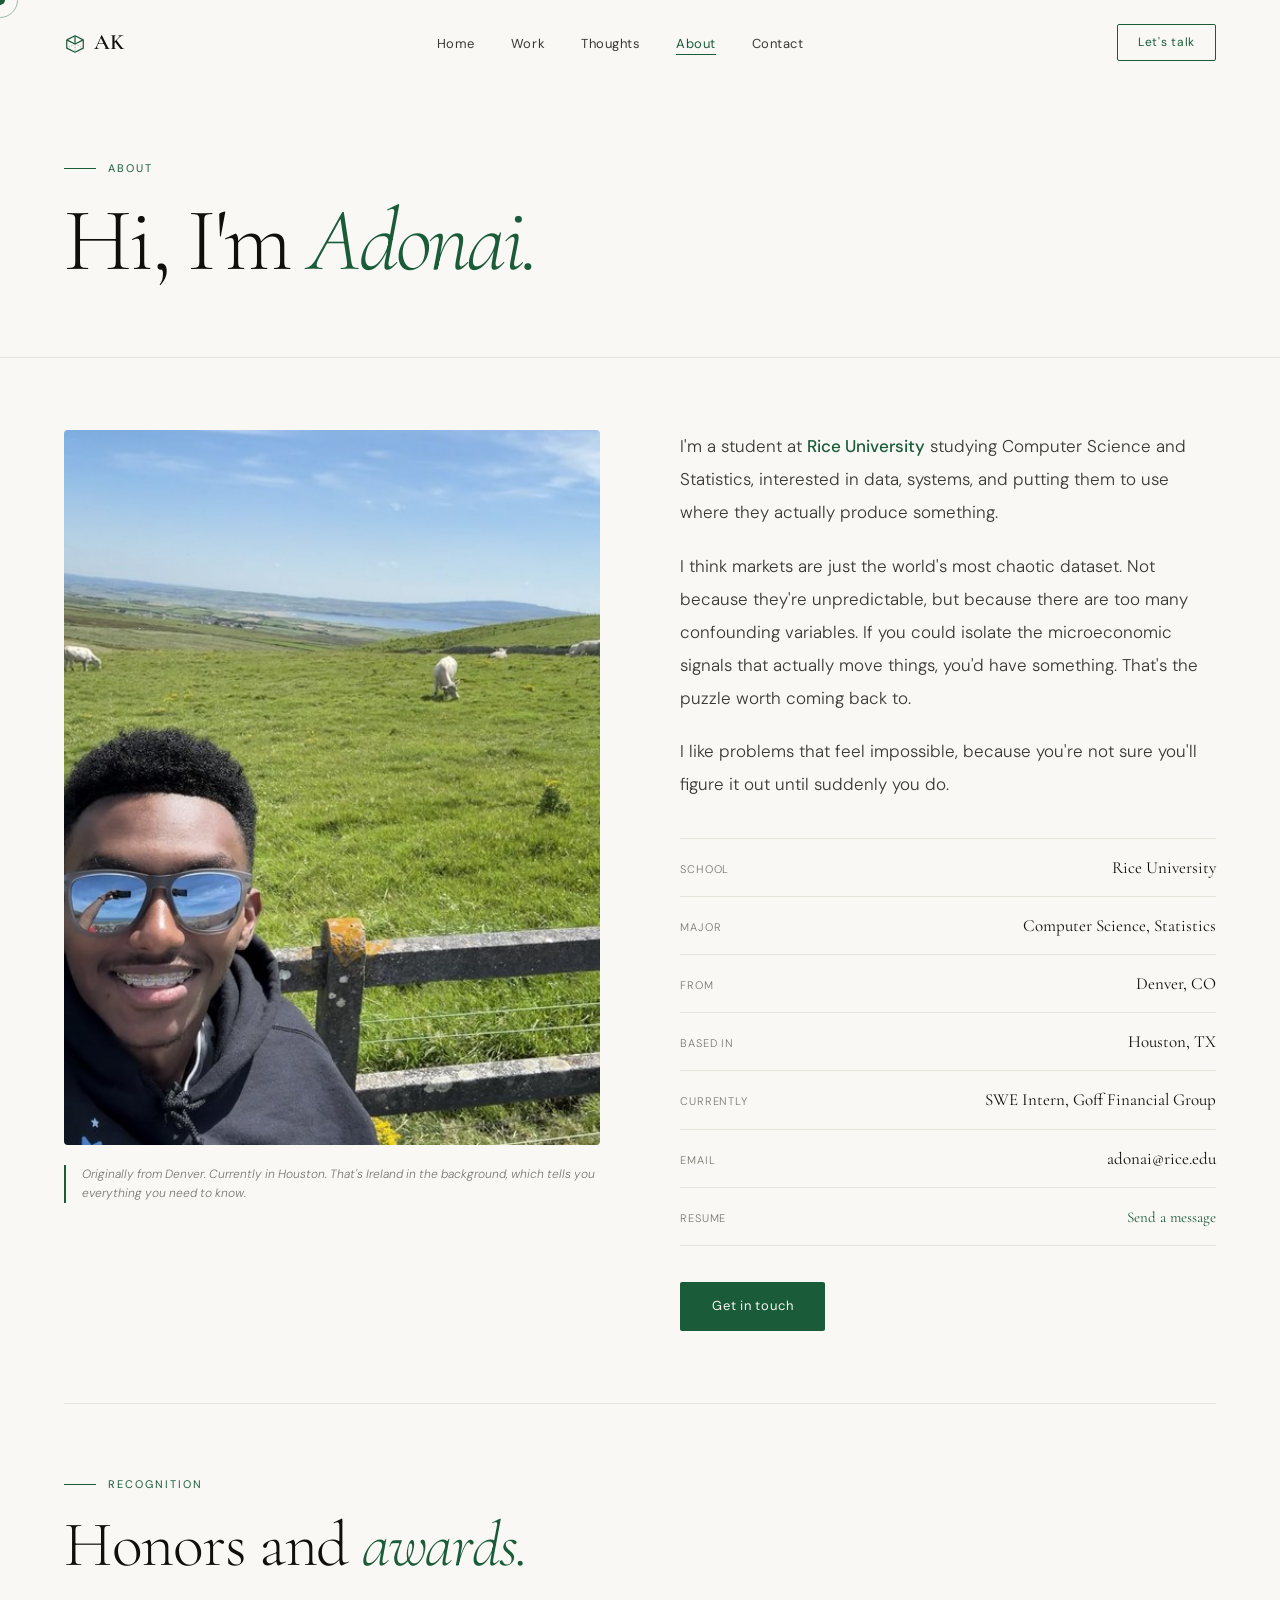
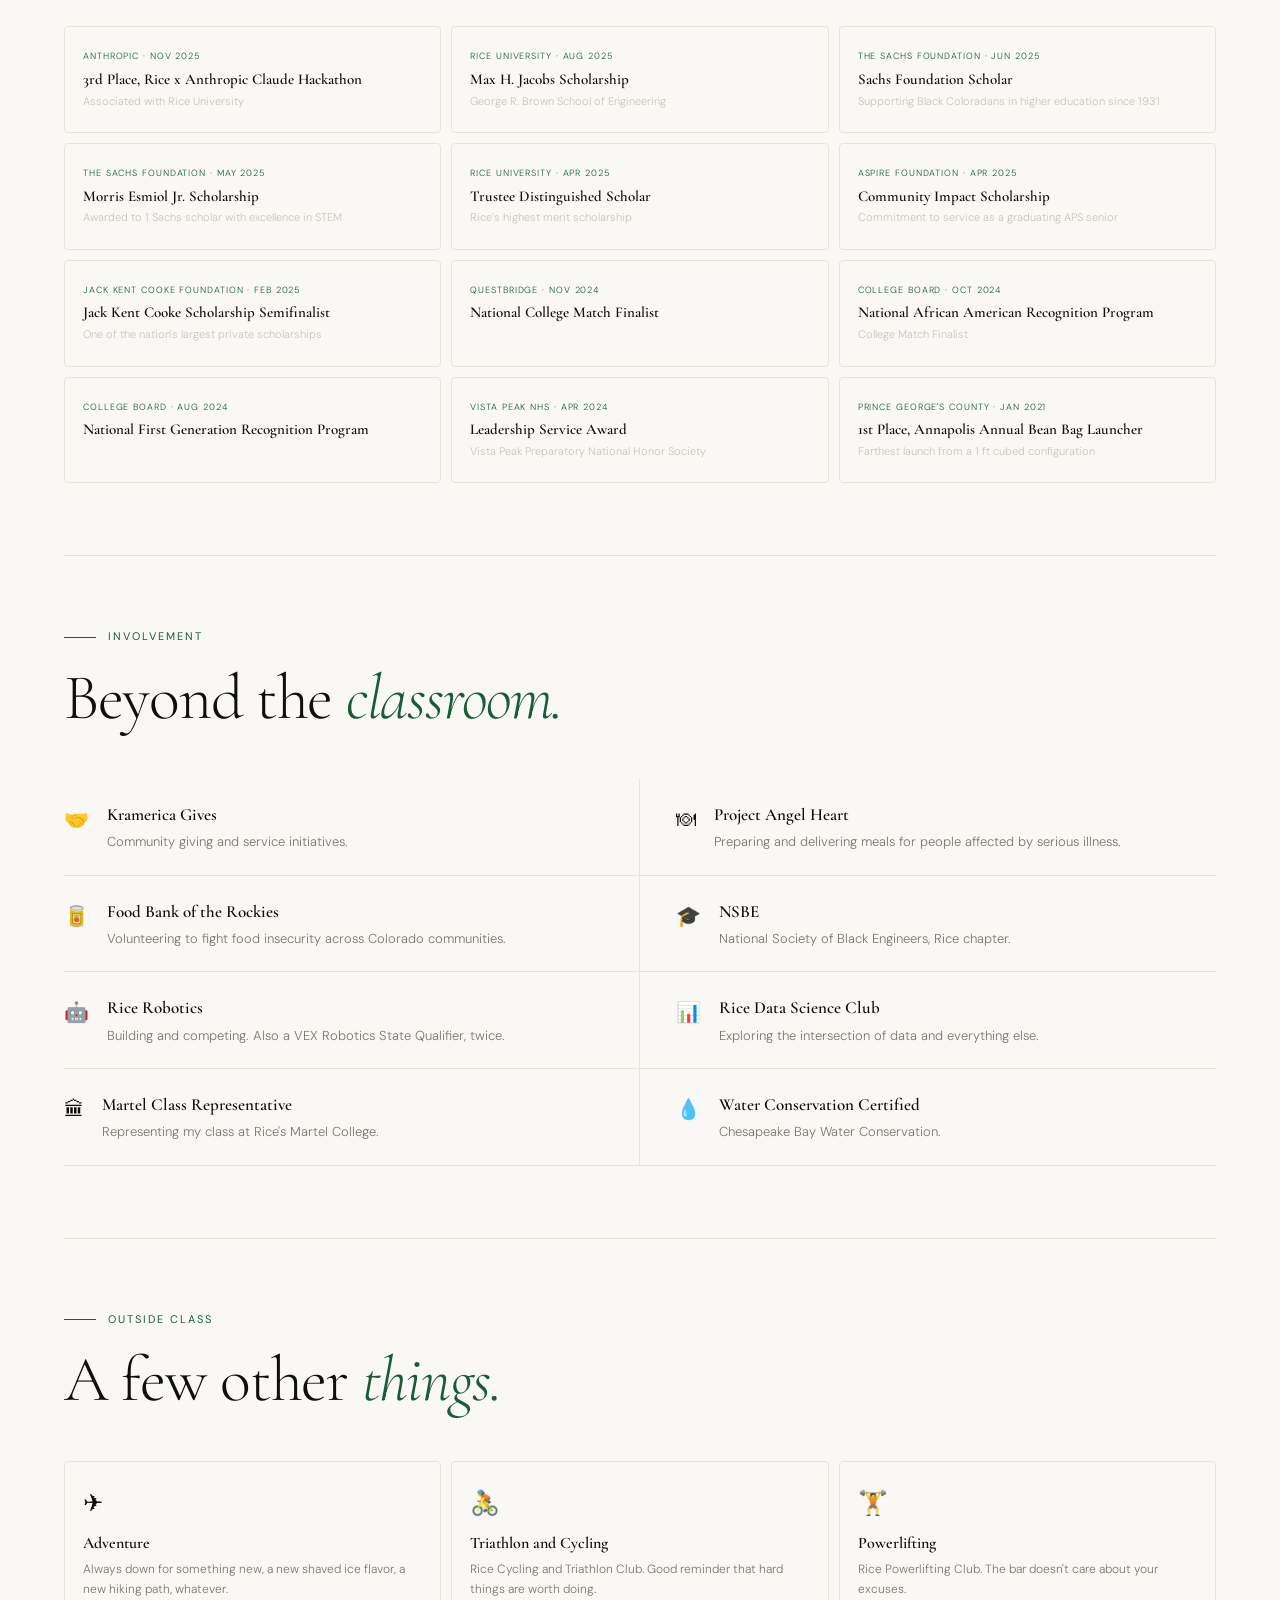
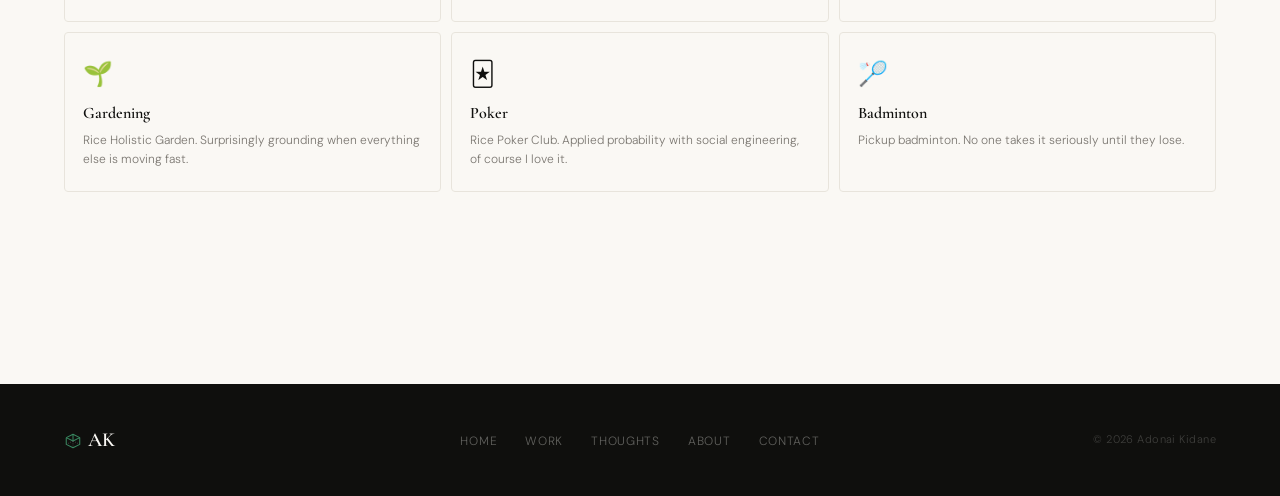
==== commit 56c3e410: "v4 - real site files with images" ====
--- a/pages/about.html
+++ b/pages/about.html
@@ -3,64 +3,44 @@
 <head>
 <meta charset="UTF-8">
 <meta name="viewport" content="width=device-width, initial-scale=1.0">
+<title>About, Adonai Kidane</title>
 <link rel="icon" type="image/svg+xml" href="../images/favicon.svg">
-<title>About Adonai Kidane</title>
 <link rel="stylesheet" href="../css/style.css">
 <style>
   .about-page { padding: 0 var(--pad) 120px; }
   .about-grid { display: grid; grid-template-columns: 1fr 1fr; gap: 80px; align-items: start; padding: 72px 0; border-bottom: 1px solid var(--rule); }
   @media (max-width: 768px) { .about-grid { grid-template-columns: 1fr; gap: 40px; } }
-
   .about-photo-wrap { position: sticky; top: 100px; }
-  .about-photo {
-    width: 100%; aspect-ratio: 3/4; border-radius: 4px; overflow: hidden;
-    background: var(--green-light); display: flex; align-items: center; justify-content: center;
-    flex-direction: column; gap: 12px; margin-bottom: 20px;
-  }
-  .about-photo .ph-icon { font-size: 56px; opacity: .2; }
-  .about-photo .ph-label { font-size: 11px; letter-spacing: .1em; text-transform: uppercase; color: var(--green); opacity: .5; }
-  .about-photo img { width: 100%; height: 100%; object-fit: cover; }
+  .about-photo { width: 100%; aspect-ratio: 3/4; border-radius: 4px; overflow: hidden; margin-bottom: 20px; background: #e8f2ec; }
+  .about-photo img { width: 100%; height: 100%; object-fit: cover; object-position: center top; }
   .about-photo-caption { font-size: 12px; color: var(--ink-muted); line-height: 1.6; font-style: italic; padding-left: 16px; border-left: 2px solid var(--green); }
-
   .about-body { font-size: 17px; color: var(--ink-soft); line-height: 1.95; font-weight: 300; margin-bottom: 20px; }
   .about-body strong { color: var(--green); font-weight: 500; }
-
   .about-facts { margin: 36px 0; }
   .fact-row { display: flex; justify-content: space-between; align-items: baseline; padding: 15px 0; border-bottom: 1px solid var(--rule); transition: padding-left .2s; }
   .fact-row:first-child { border-top: 1px solid var(--rule); }
   .fact-row:hover { padding-left: 8px; }
   .fact-key { font-size: 11px; color: var(--ink-muted); letter-spacing: .08em; text-transform: uppercase; }
   .fact-val { font-family: var(--serif); font-size: 17px; font-weight: 400; color: var(--ink); text-align: right; }
-
-  /* Honors */
   .honors-section { padding: 72px 0; border-bottom: 1px solid var(--rule); }
   .honors-grid { display: grid; grid-template-columns: repeat(3, 1fr); gap: 10px; margin-top: 48px; }
   @media (max-width: 768px) { .honors-grid { grid-template-columns: 1fr 1fr; } }
   @media (max-width: 480px) { .honors-grid { grid-template-columns: 1fr; } }
   .honor-card { border: 1px solid var(--rule); border-radius: 4px; padding: 22px 18px; transition: border-color .25s, transform .2s; }
   .honor-card:hover { border-color: var(--green); transform: translateY(-4px); }
-  .honor-issuer { font-size: 9px; letter-spacing: .1em; text-transform: uppercase; color: var(--green); margin-bottom: 6px; font-weight: 400; }
+  .honor-issuer { font-size: 9px; letter-spacing: .1em; text-transform: uppercase; color: var(--green); margin-bottom: 6px; }
   .honor-title { font-family: var(--serif); font-size: 15px; font-weight: 600; color: var(--ink); margin-bottom: 4px; line-height: 1.25; }
   .honor-date { font-size: 11px; color: var(--ink-faint); }
-
-  /* Involvement */
   .involve-section { padding: 72px 0; border-bottom: 1px solid var(--rule); }
   .involve-grid { display: grid; grid-template-columns: repeat(2, 1fr); gap: 0; margin-top: 48px; }
   @media (max-width: 640px) { .involve-grid { grid-template-columns: 1fr; } }
-  .involve-item {
-    padding: 24px 0; border-bottom: 1px solid var(--rule);
-    display: flex; gap: 18px; align-items: flex-start;
-  }
+  .involve-item { padding: 22px 0; border-bottom: 1px solid var(--rule); display: flex; gap: 18px; align-items: flex-start; }
   .involve-item:nth-child(odd) { padding-right: 36px; border-right: 1px solid var(--rule); }
   .involve-item:nth-child(even) { padding-left: 36px; }
-  @media (max-width: 640px) {
-    .involve-item:nth-child(odd), .involve-item:nth-child(even) { padding-right: 0; padding-left: 0; border-right: none; }
-  }
-  .involve-icon { font-size: 22px; flex-shrink: 0; margin-top: 2px; }
+  @media (max-width: 640px) { .involve-item:nth-child(odd), .involve-item:nth-child(even) { padding-right: 0; padding-left: 0; border-right: none; } }
+  .involve-icon { font-size: 20px; flex-shrink: 0; margin-top: 2px; }
   .involve-title { font-family: var(--serif); font-size: 17px; font-weight: 600; color: var(--ink); margin-bottom: 3px; }
   .involve-desc { font-size: 13px; color: var(--ink-muted); line-height: 1.65; font-weight: 300; }
-
-  /* Outside */
   .outside-section { padding: 72px 0; }
   .outside-grid { display: grid; grid-template-columns: repeat(3, 1fr); gap: 10px; margin-top: 48px; }
   @media (max-width: 768px) { .outside-grid { grid-template-columns: 1fr 1fr; } }
@@ -88,30 +68,27 @@
 
 <div class="page-hero">
   <div class="section-tag reveal"><span class="section-tag-line"></span>About</div>
-  <h1 class="page-hero-h1 reveal reveal-delay-1">Just a person <em>figuring it out.</em></h1>
+  <h1 class="page-hero-h1 reveal reveal-delay-1">Hi, I'm <em>Adonai.</em></h1>
 </div>
 
 <div class="about-page">
   <div class="about-grid">
     <div class="about-photo-wrap reveal">
       <div class="about-photo">
-        <!-- To add photo: delete the two div lines below, uncomment the img line -->
-        <div class="ph-icon">🧑🏾</div>
-        <div class="ph-label">Add your photo</div>
-        <!-- <img src="../images/photo.jpg" alt="Adonai Kidane"> -->
-      </div>
-      <p class="about-photo-caption">Originally from Denver. Currently in Houston. Thinking about a lot of things at once, as usual.</p>
+        <img src="../images/photo.jpg" alt="Adonai Kidane">
+      </div>
+      <p class="about-photo-caption">Originally from Denver. Currently in Houston. That's Ireland in the background, which tells you everything you need to know.</p>
     </div>
 
     <div>
       <p class="about-body reveal">
-        I'm a student at <strong>Rice University</strong> studying Computer Science and Statistics interested in data, systems, and figuring out what you can actually do with them.
+        I'm a student at <strong>Rice University</strong> studying Computer Science and Statistics, interested in data, systems, and putting them to use where they actually produce something.
       </p>
       <p class="about-body reveal reveal-delay-1">
-        I think markets are just the world's most chaotic dataset. Not because they're unpredictable but because there are too many confounding variables. If you could isolate the microeconomic signals that actually move things, you'd have something. That's the puzzle I keep coming back to.
+        I think markets are just the world's most chaotic dataset. Not because they're unpredictable, but because there are too many confounding variables. If you could isolate the microeconomic signals that actually move things, you'd have something. That's the puzzle worth coming back to.
       </p>
       <p class="about-body reveal reveal-delay-2">
-        I like problems that feel impossible the kind where you're not sure you'll figure it out until suddenly you do.
+        I like problems that feel impossible, because you're not sure you'll figure it out until suddenly you do.
       </p>
 
       <div class="about-facts reveal reveal-delay-2">
@@ -119,22 +96,22 @@
         <div class="fact-row"><span class="fact-key">Major</span><span class="fact-val">Computer Science, Statistics</span></div>
         <div class="fact-row"><span class="fact-key">From</span><span class="fact-val">Denver, CO</span></div>
         <div class="fact-row"><span class="fact-key">Based in</span><span class="fact-val">Houston, TX</span></div>
-        <div class="fact-row"><span class="fact-key">Currently</span><span class="fact-val">SWE Intern @ Goff Financial Group</span></div>
+        <div class="fact-row"><span class="fact-key">Currently</span><span class="fact-val">SWE Intern, Goff Financial Group</span></div>
         <div class="fact-row"><span class="fact-key">Email</span><span class="fact-val">adonai@rice.edu</span></div>
-      </div>
-
-      <a class="btn-primary reveal reveal-delay-3" href="contact.html">Get in touch →</a>
-    </div>
-  </div>
-
-  <!-- HONORS -->
+        <div class="fact-row"><span class="fact-key">Resume</span><span class="fact-val"><a href="contact.html" style="color:var(--green);text-decoration:none;font-size:15px;">Send a message</a></span></div>
+      </div>
+
+      <a class="btn-primary reveal reveal-delay-3" href="contact.html">Get in touch</a>
+    </div>
+  </div>
+
   <div class="honors-section">
     <div class="section-tag reveal"><span class="section-tag-line"></span>Recognition</div>
-    <h2 class="section-h2 reveal reveal-delay-1">Honors &amp; <em>awards.</em></h2>
+    <h2 class="section-h2 reveal reveal-delay-1">Honors and <em>awards.</em></h2>
     <div class="honors-grid">
       <div class="honor-card reveal reveal-delay-1">
-        <div class="honor-issuer">Anthropic (claude.ai) · Nov 2025</div>
-        <div class="honor-title">3rd Place Rice × Anthropic Claude Hackathon</div>
+        <div class="honor-issuer">Anthropic · Nov 2025</div>
+        <div class="honor-title">3rd Place, Rice x Anthropic Claude Hackathon</div>
         <div class="honor-date">Associated with Rice University</div>
       </div>
       <div class="honor-card reveal reveal-delay-2">
@@ -164,7 +141,7 @@
       </div>
       <div class="honor-card reveal reveal-delay-1">
         <div class="honor-issuer">Jack Kent Cooke Foundation · Feb 2025</div>
-        <div class="honor-title">Jack Kent Cooke College Scholarship Semifinalist</div>
+        <div class="honor-title">Jack Kent Cooke Scholarship Semifinalist</div>
         <div class="honor-date">One of the nation's largest private scholarships</div>
       </div>
       <div class="honor-card reveal reveal-delay-2">
@@ -184,82 +161,56 @@
       </div>
       <div class="honor-card reveal reveal-delay-2">
         <div class="honor-issuer">Vista Peak NHS · Apr 2024</div>
-        <div class="honor-title">Leadership – Service Award</div>
+        <div class="honor-title">Leadership Service Award</div>
         <div class="honor-date">Vista Peak Preparatory National Honor Society</div>
       </div>
       <div class="honor-card reveal reveal-delay-3">
         <div class="honor-issuer">Prince George's County · Jan 2021</div>
-        <div class="honor-title">1st Place Annapolis Annual Bean Bag Launcher</div>
-        <div class="honor-date">Farthest launch from a 1 ft³ configuration</div>
-      </div>
-    </div>
-  </div>
-
-  <!-- INVOLVEMENT -->
+        <div class="honor-title">1st Place, Annapolis Annual Bean Bag Launcher</div>
+        <div class="honor-date">Farthest launch from a 1 ft cubed configuration</div>
+      </div>
+    </div>
+  </div>
+
   <div class="involve-section">
     <div class="section-tag reveal"><span class="section-tag-line"></span>Involvement</div>
     <h2 class="section-h2 reveal reveal-delay-1">Beyond the <em>classroom.</em></h2>
     <div class="involve-grid">
       <div class="involve-item reveal reveal-delay-1">
         <div class="involve-icon">🤝</div>
-        <div>
-          <div class="involve-title">Kramerica Gives</div>
-          <div class="involve-desc">Community giving and service initiatives.</div>
-        </div>
+        <div><div class="involve-title">Kramerica Gives</div><div class="involve-desc">Community giving and service initiatives.</div></div>
       </div>
       <div class="involve-item reveal reveal-delay-2">
         <div class="involve-icon">🍽</div>
-        <div>
-          <div class="involve-title">Project Angel Heart</div>
-          <div class="involve-desc">Preparing and delivering meals for people affected by serious illness.</div>
-        </div>
+        <div><div class="involve-title">Project Angel Heart</div><div class="involve-desc">Preparing and delivering meals for people affected by serious illness.</div></div>
       </div>
       <div class="involve-item reveal reveal-delay-1">
         <div class="involve-icon">🥫</div>
-        <div>
-          <div class="involve-title">Food Bank of the Rockies</div>
-          <div class="involve-desc">Volunteering to fight food insecurity across Colorado communities.</div>
-        </div>
+        <div><div class="involve-title">Food Bank of the Rockies</div><div class="involve-desc">Volunteering to fight food insecurity across Colorado communities.</div></div>
       </div>
       <div class="involve-item reveal reveal-delay-2">
         <div class="involve-icon">🎓</div>
-        <div>
-          <div class="involve-title">NSBE</div>
-          <div class="involve-desc">National Society of Black Engineers Rice chapter.</div>
-        </div>
+        <div><div class="involve-title">NSBE</div><div class="involve-desc">National Society of Black Engineers, Rice chapter.</div></div>
       </div>
       <div class="involve-item reveal reveal-delay-1">
         <div class="involve-icon">🤖</div>
-        <div>
-          <div class="involve-title">Rice Robotics</div>
-          <div class="involve-desc">Building and competing. Also previously a VEX Robotics State Qualifier (twice).</div>
-        </div>
+        <div><div class="involve-title">Rice Robotics</div><div class="involve-desc">Building and competing. Also a VEX Robotics State Qualifier, twice.</div></div>
       </div>
       <div class="involve-item reveal reveal-delay-2">
         <div class="involve-icon">📊</div>
-        <div>
-          <div class="involve-title">Rice Data Science Club</div>
-          <div class="involve-desc">Exploring the intersection of data and everything else.</div>
-        </div>
+        <div><div class="involve-title">Rice Data Science Club</div><div class="involve-desc">Exploring the intersection of data and everything else.</div></div>
       </div>
       <div class="involve-item reveal reveal-delay-1">
         <div class="involve-icon">🏛</div>
-        <div>
-          <div class="involve-title">Martel Class Representative</div>
-          <div class="involve-desc">Representing my class at Rice's Martel College.</div>
-        </div>
+        <div><div class="involve-title">Martel Class Representative</div><div class="involve-desc">Representing my class at Rice's Martel College.</div></div>
       </div>
       <div class="involve-item reveal reveal-delay-2">
         <div class="involve-icon">💧</div>
-        <div>
-          <div class="involve-title">Water Conservation Certified</div>
-          <div class="involve-desc">Chesapeake Bay Water Conservation because caring about the planet matters.</div>
-        </div>
-      </div>
-    </div>
-  </div>
-
-  <!-- OUTSIDE -->
+        <div><div class="involve-title">Water Conservation Certified</div><div class="involve-desc">Chesapeake Bay Water Conservation.</div></div>
+      </div>
+    </div>
+  </div>
+
   <div class="outside-section">
     <div class="section-tag reveal"><span class="section-tag-line"></span>Outside class</div>
     <h2 class="section-h2 reveal reveal-delay-1">A few other <em>things.</em></h2>
@@ -267,11 +218,11 @@
       <div class="outside-card reveal reveal-delay-1">
         <div class="outside-icon">✈️</div>
         <div class="outside-title">Adventure</div>
-        <div class="outside-desc">Always down for something new new shaved ice flavor, new hiking path, whatever.</div>
+        <div class="outside-desc">Always down for something new, a new shaved ice flavor, a new hiking path, whatever.</div>
       </div>
       <div class="outside-card reveal reveal-delay-2">
         <div class="outside-icon">🚴</div>
-        <div class="outside-title">Triathlon & Cycling</div>
+        <div class="outside-title">Triathlon and Cycling</div>
         <div class="outside-desc">Rice Cycling and Triathlon Club. Good reminder that hard things are worth doing.</div>
       </div>
       <div class="outside-card reveal reveal-delay-3">
@@ -282,12 +233,12 @@
       <div class="outside-card reveal reveal-delay-1">
         <div class="outside-icon">🌱</div>
         <div class="outside-title">Gardening</div>
-        <div class="outside-desc">Rice Holistic Garden. Surprisingly grounding to grow something when everything else is moving fast.</div>
+        <div class="outside-desc">Rice Holistic Garden. Surprisingly grounding when everything else is moving fast.</div>
       </div>
       <div class="outside-card reveal reveal-delay-2">
         <div class="outside-icon">🃏</div>
         <div class="outside-title">Poker</div>
-        <div class="outside-desc">Rice Poker Club. Applied probability with social engineering of course I love it.</div>
+        <div class="outside-desc">Rice Poker Club. Applied probability with social engineering, of course I love it.</div>
       </div>
       <div class="outside-card reveal reveal-delay-3">
         <div class="outside-icon">🏸</div>
@@ -296,11 +247,10 @@
       </div>
     </div>
   </div>
-
 </div>
 
 <footer>
-  <a class="footer-logo" href="../index.html">A<span>.</span>K</a>
+  <a class="footer-logo" href="../index.html"><svg width="18" height="18" viewBox="0 0 32 32" fill="none" style="vertical-align:middle;margin-right:6px;margin-bottom:2px;"><polyline points="4,10 16,4 28,10 28,22 16,28 4,22 4,10" stroke="#3a8a62" stroke-width="1.8" stroke-linejoin="round" fill="none"></polyline><line x1="16" y1="4" x2="16" y2="16" stroke="#3a8a62" stroke-width="1.8"></line><line x1="4" y1="10" x2="16" y2="16" stroke="#3a8a62" stroke-width="1.8"></line><line x1="28" y1="10" x2="16" y2="16" stroke="#3a8a62" stroke-width="1.8"></line><line x1="16" y1="16" x2="16" y2="28" stroke="#666" stroke-width=".9" stroke-dasharray="2 2"></line><line x1="16" y1="16" x2="4" y2="22" stroke="#666" stroke-width=".9" stroke-dasharray="2 2"></line><line x1="16" y1="16" x2="28" y2="22" stroke="#666" stroke-width=".9" stroke-dasharray="2 2"></line></svg>AK</a>
   <ul class="footer-links">
     <li><a href="../index.html">Home</a></li>
     <li><a href="work.html">Work</a></li>
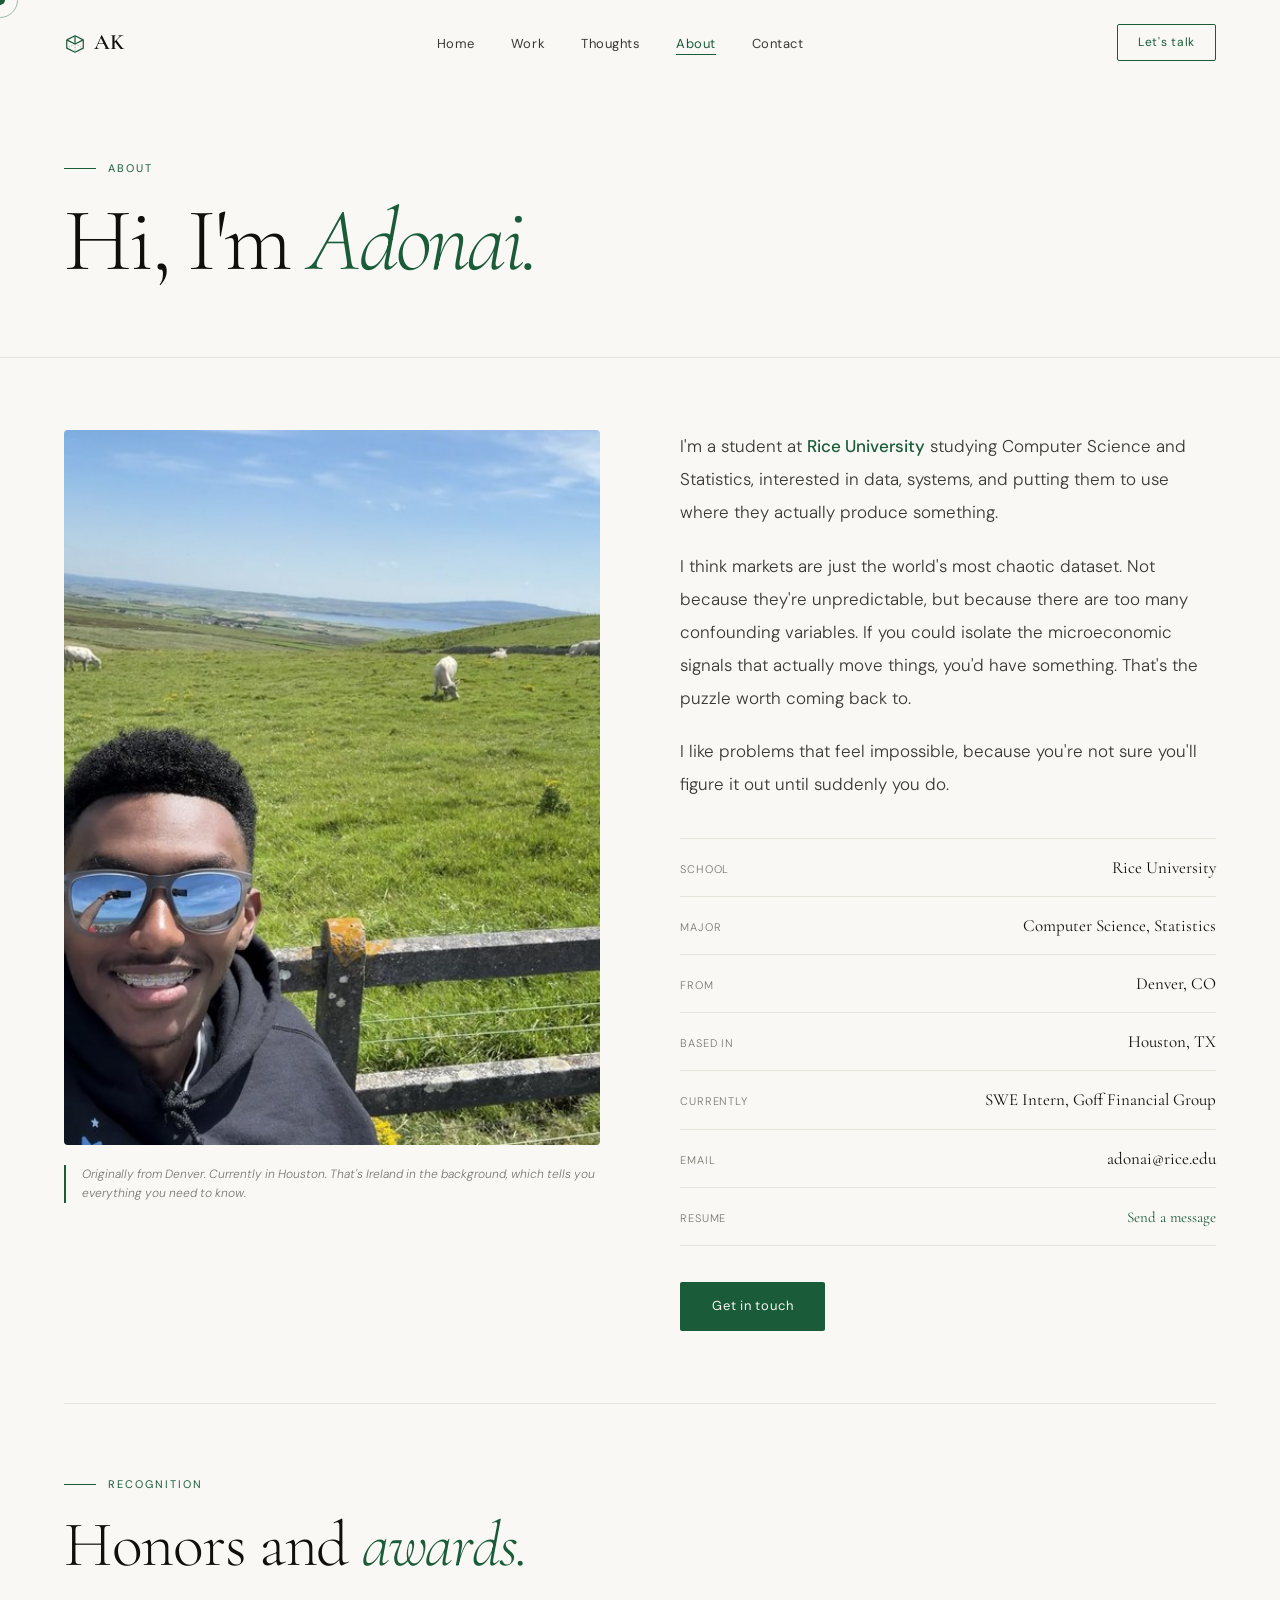
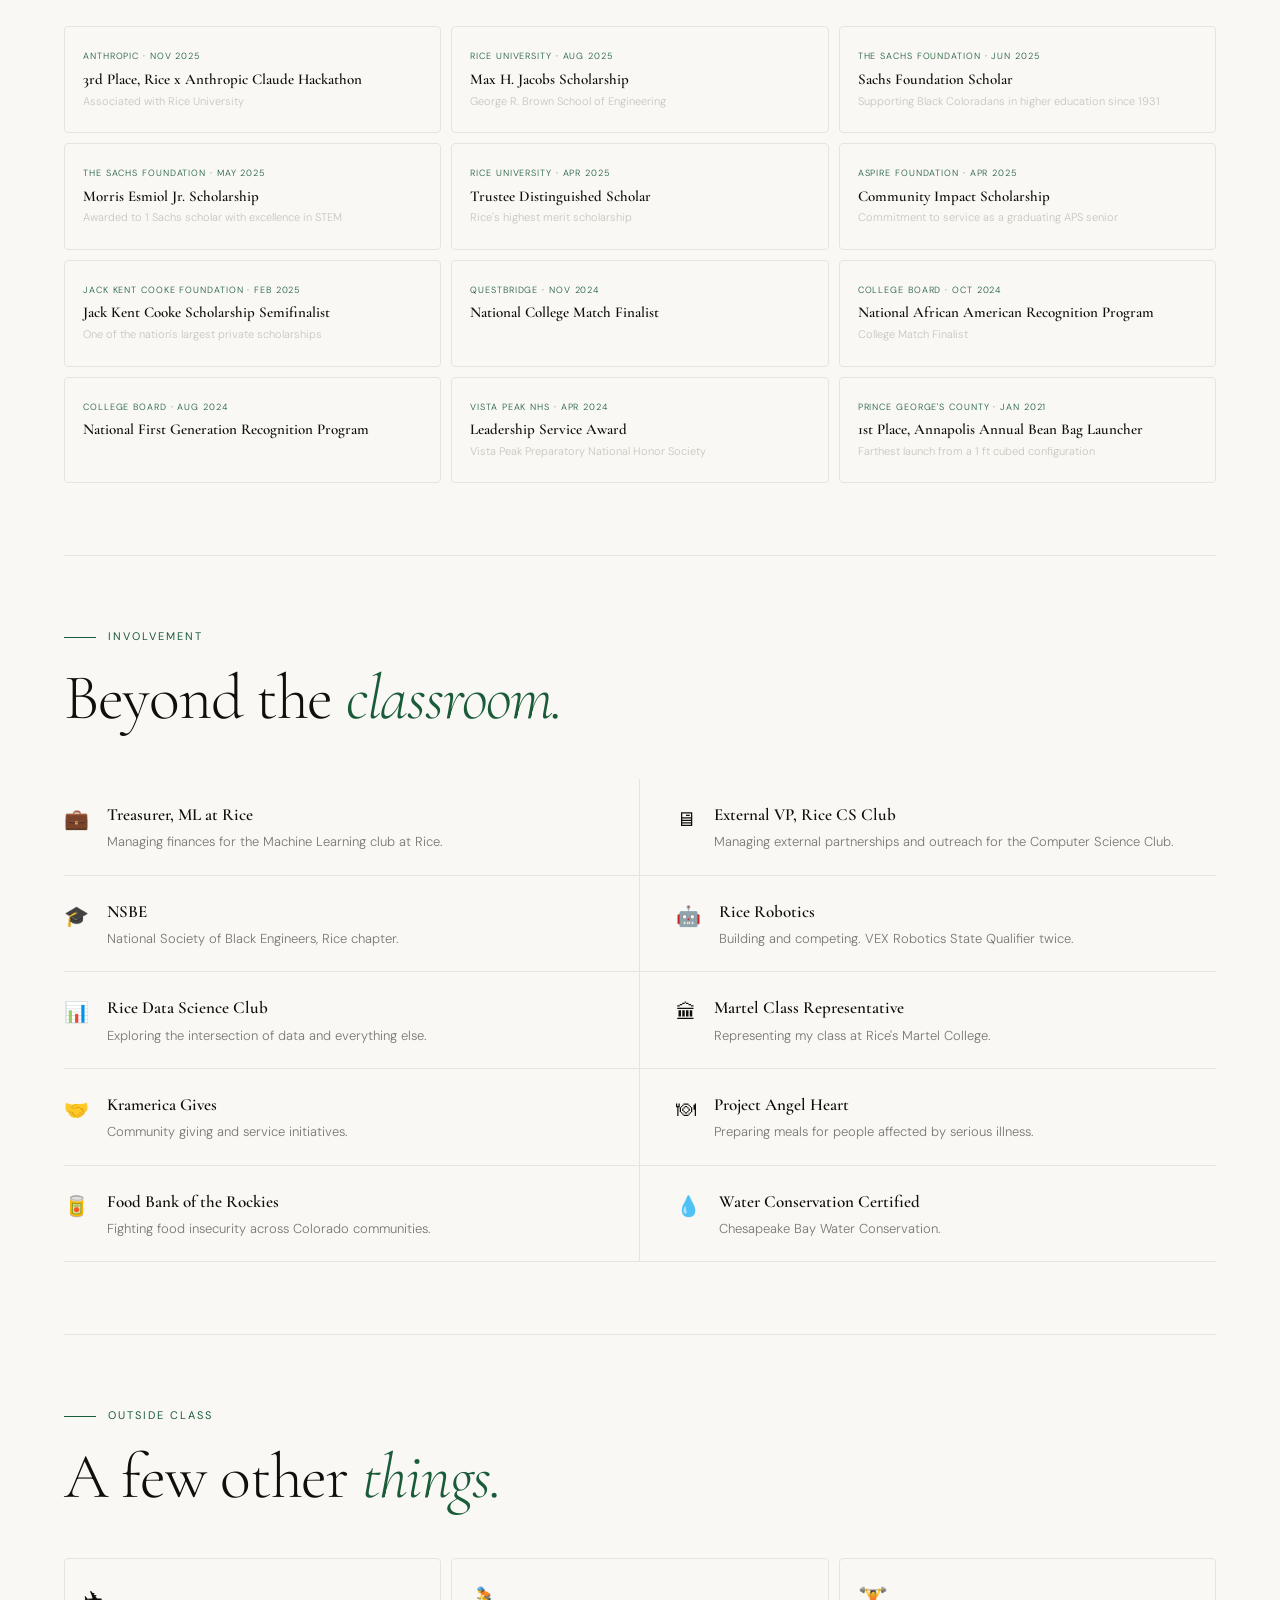
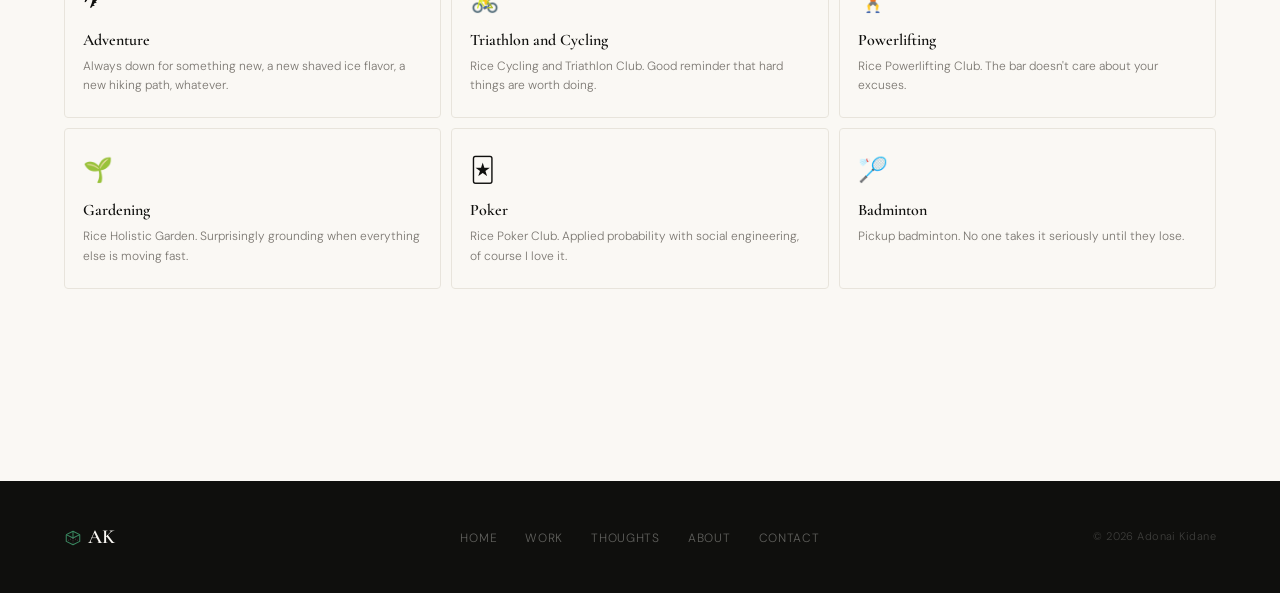
==== commit e51785f4: "thoughts page - remove placeholder posts" ====
--- a/pages/about.html
+++ b/pages/about.html
@@ -177,32 +177,40 @@
     <h2 class="section-h2 reveal reveal-delay-1">Beyond the <em>classroom.</em></h2>
     <div class="involve-grid">
       <div class="involve-item reveal reveal-delay-1">
+        <div class="involve-icon">💼</div>
+        <div><div class="involve-title">Treasurer, ML at Rice</div><div class="involve-desc">Managing finances for the Machine Learning club at Rice.</div></div>
+      </div>
+      <div class="involve-item reveal reveal-delay-2">
+        <div class="involve-icon">🖥</div>
+        <div><div class="involve-title">External VP, Rice CS Club</div><div class="involve-desc">Managing external partnerships and outreach for the Computer Science Club.</div></div>
+      </div>
+      <div class="involve-item reveal reveal-delay-1">
+        <div class="involve-icon">🎓</div>
+        <div><div class="involve-title">NSBE</div><div class="involve-desc">National Society of Black Engineers, Rice chapter.</div></div>
+      </div>
+      <div class="involve-item reveal reveal-delay-2">
+        <div class="involve-icon">🤖</div>
+        <div><div class="involve-title">Rice Robotics</div><div class="involve-desc">Building and competing. VEX Robotics State Qualifier twice.</div></div>
+      </div>
+      <div class="involve-item reveal reveal-delay-1">
+        <div class="involve-icon">📊</div>
+        <div><div class="involve-title">Rice Data Science Club</div><div class="involve-desc">Exploring the intersection of data and everything else.</div></div>
+      </div>
+      <div class="involve-item reveal reveal-delay-2">
+        <div class="involve-icon">🏛</div>
+        <div><div class="involve-title">Martel Class Representative</div><div class="involve-desc">Representing my class at Rice's Martel College.</div></div>
+      </div>
+      <div class="involve-item reveal reveal-delay-1">
         <div class="involve-icon">🤝</div>
         <div><div class="involve-title">Kramerica Gives</div><div class="involve-desc">Community giving and service initiatives.</div></div>
       </div>
       <div class="involve-item reveal reveal-delay-2">
         <div class="involve-icon">🍽</div>
-        <div><div class="involve-title">Project Angel Heart</div><div class="involve-desc">Preparing and delivering meals for people affected by serious illness.</div></div>
+        <div><div class="involve-title">Project Angel Heart</div><div class="involve-desc">Preparing meals for people affected by serious illness.</div></div>
       </div>
       <div class="involve-item reveal reveal-delay-1">
         <div class="involve-icon">🥫</div>
-        <div><div class="involve-title">Food Bank of the Rockies</div><div class="involve-desc">Volunteering to fight food insecurity across Colorado communities.</div></div>
-      </div>
-      <div class="involve-item reveal reveal-delay-2">
-        <div class="involve-icon">🎓</div>
-        <div><div class="involve-title">NSBE</div><div class="involve-desc">National Society of Black Engineers, Rice chapter.</div></div>
-      </div>
-      <div class="involve-item reveal reveal-delay-1">
-        <div class="involve-icon">🤖</div>
-        <div><div class="involve-title">Rice Robotics</div><div class="involve-desc">Building and competing. Also a VEX Robotics State Qualifier, twice.</div></div>
-      </div>
-      <div class="involve-item reveal reveal-delay-2">
-        <div class="involve-icon">📊</div>
-        <div><div class="involve-title">Rice Data Science Club</div><div class="involve-desc">Exploring the intersection of data and everything else.</div></div>
-      </div>
-      <div class="involve-item reveal reveal-delay-1">
-        <div class="involve-icon">🏛</div>
-        <div><div class="involve-title">Martel Class Representative</div><div class="involve-desc">Representing my class at Rice's Martel College.</div></div>
+        <div><div class="involve-title">Food Bank of the Rockies</div><div class="involve-desc">Fighting food insecurity across Colorado communities.</div></div>
       </div>
       <div class="involve-item reveal reveal-delay-2">
         <div class="involve-icon">💧</div>
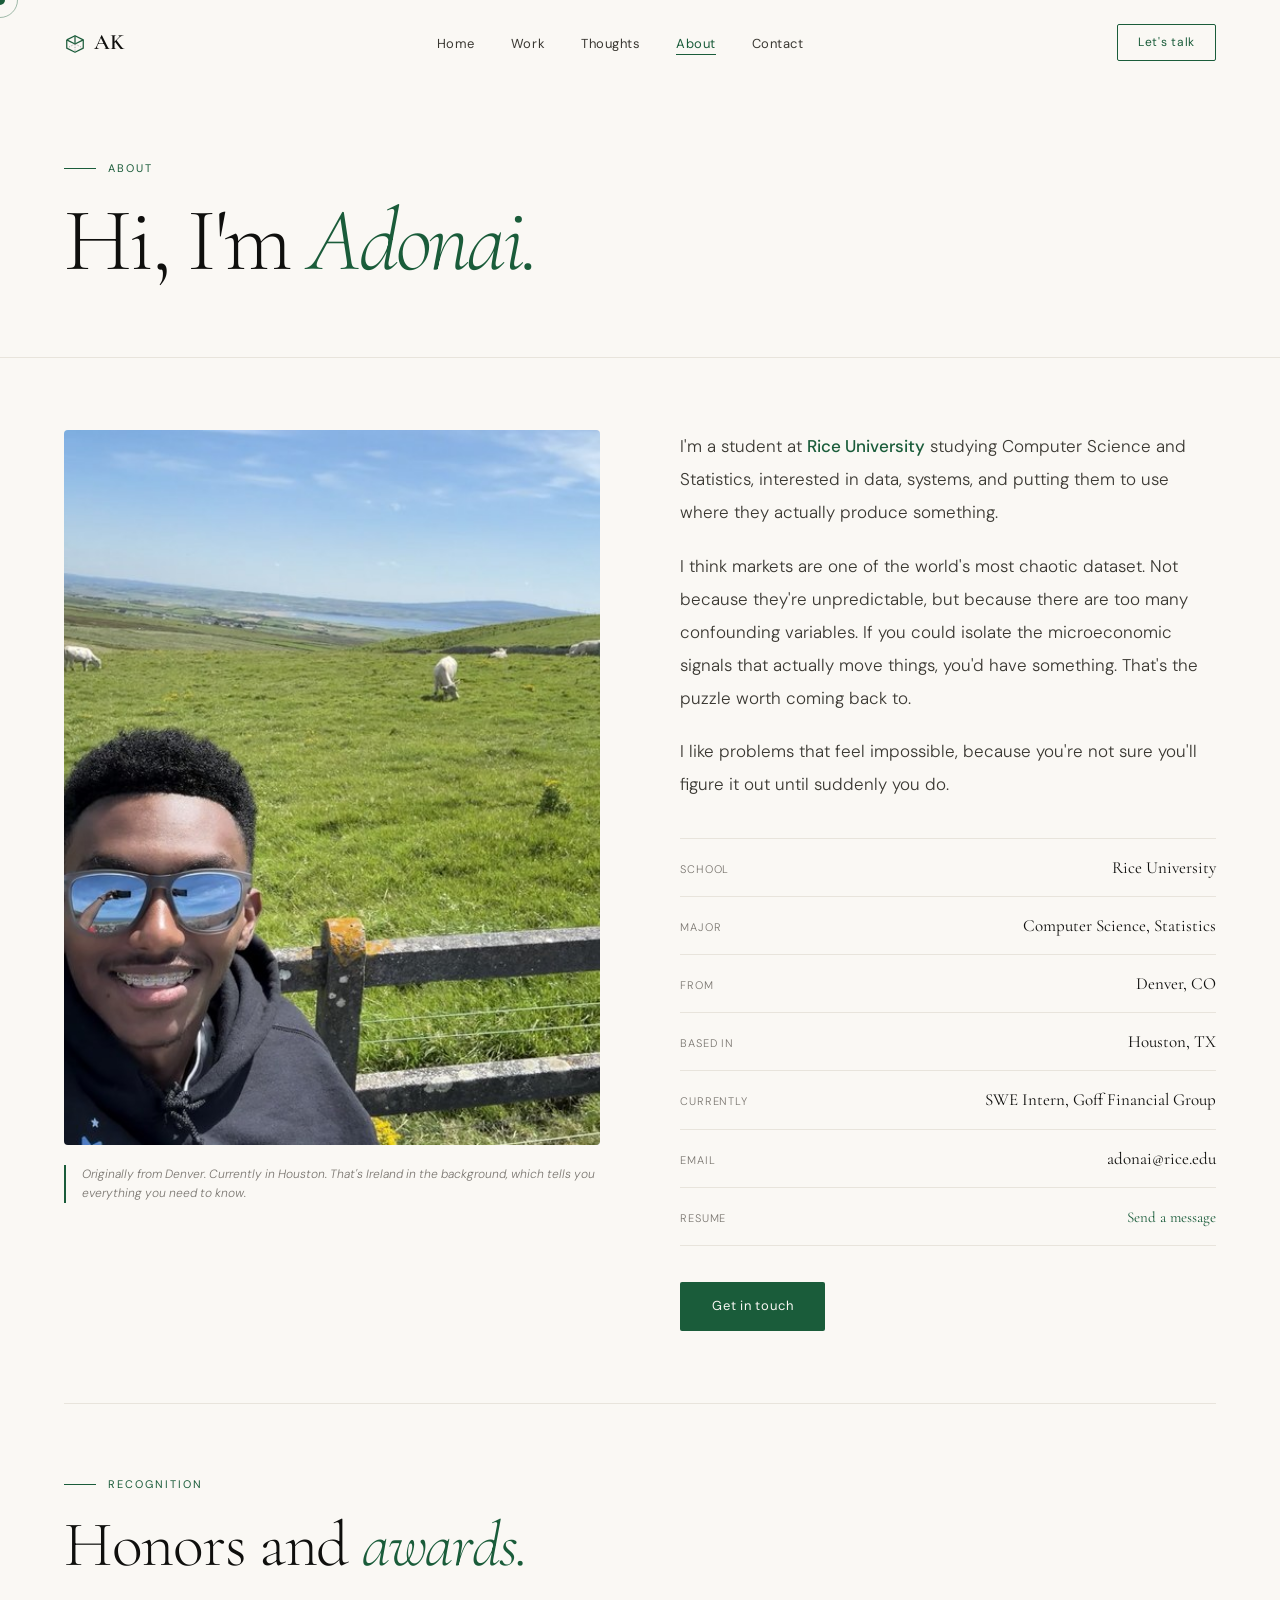
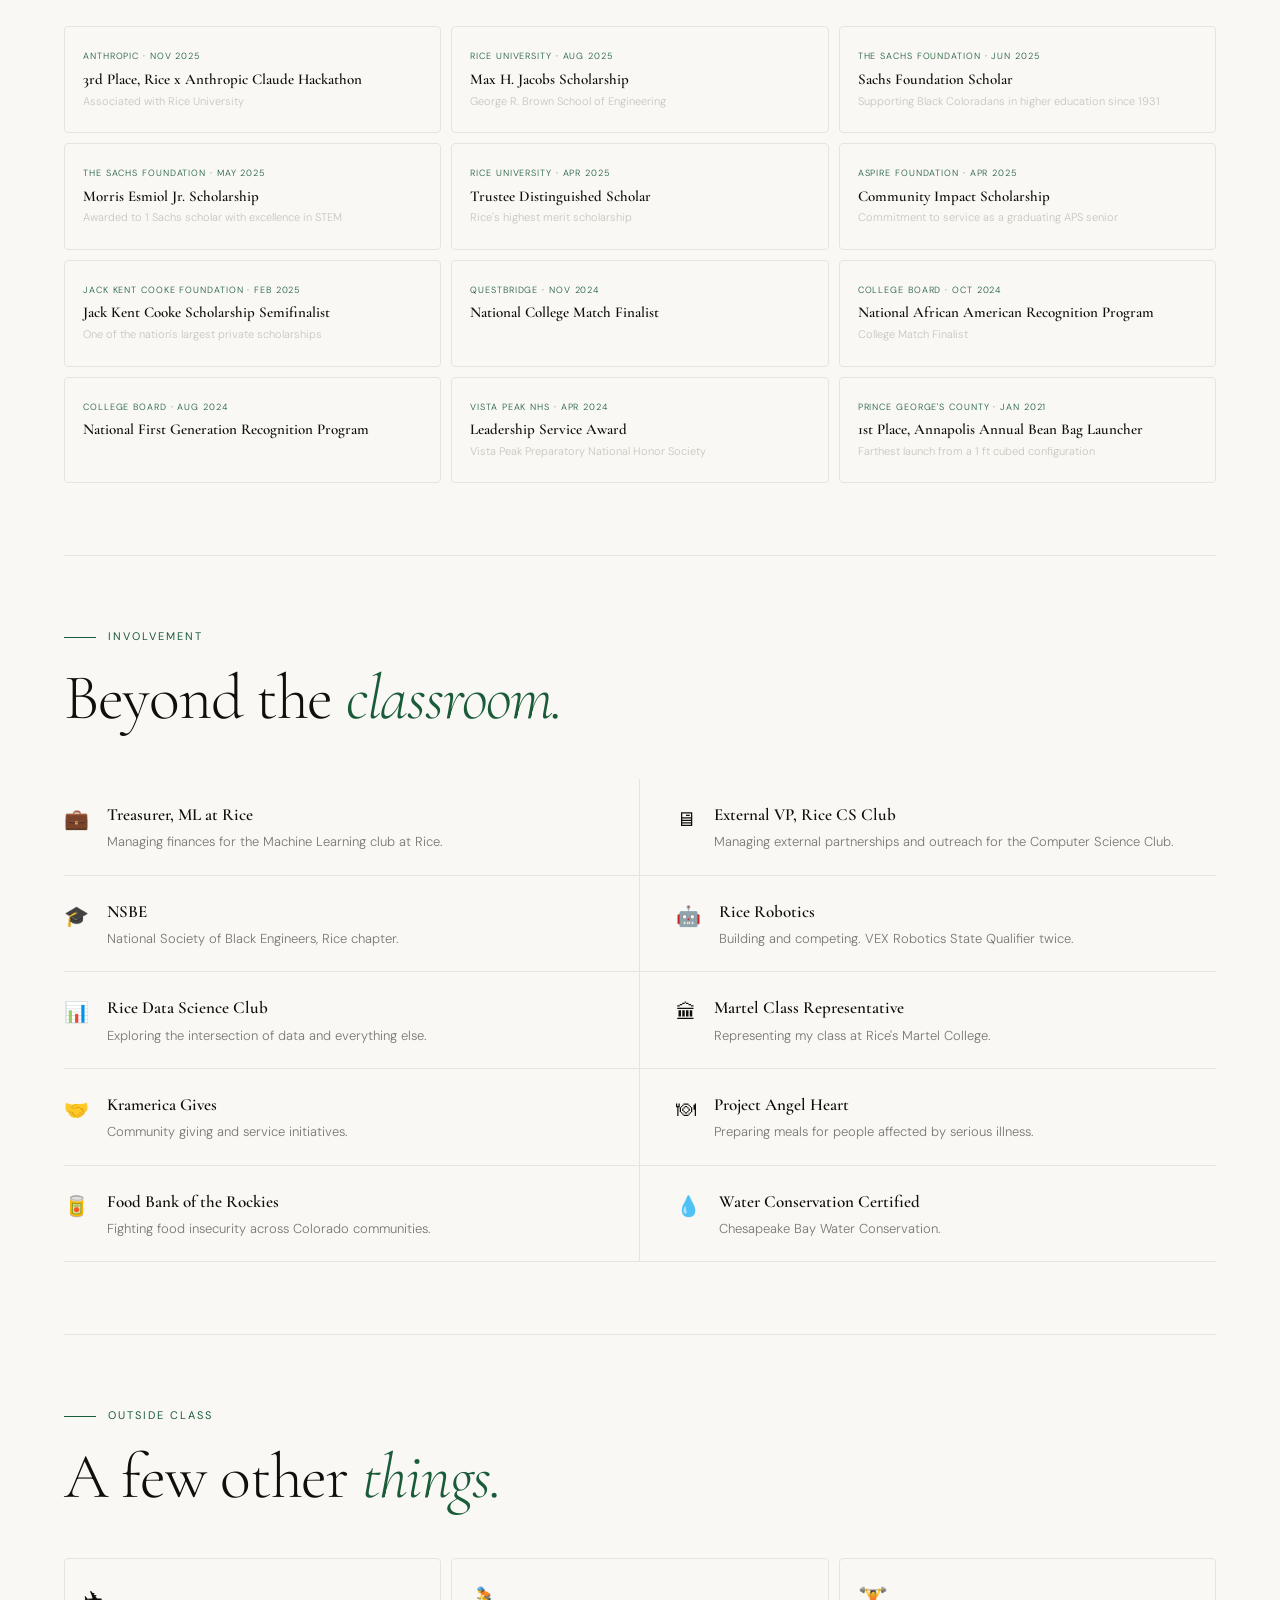
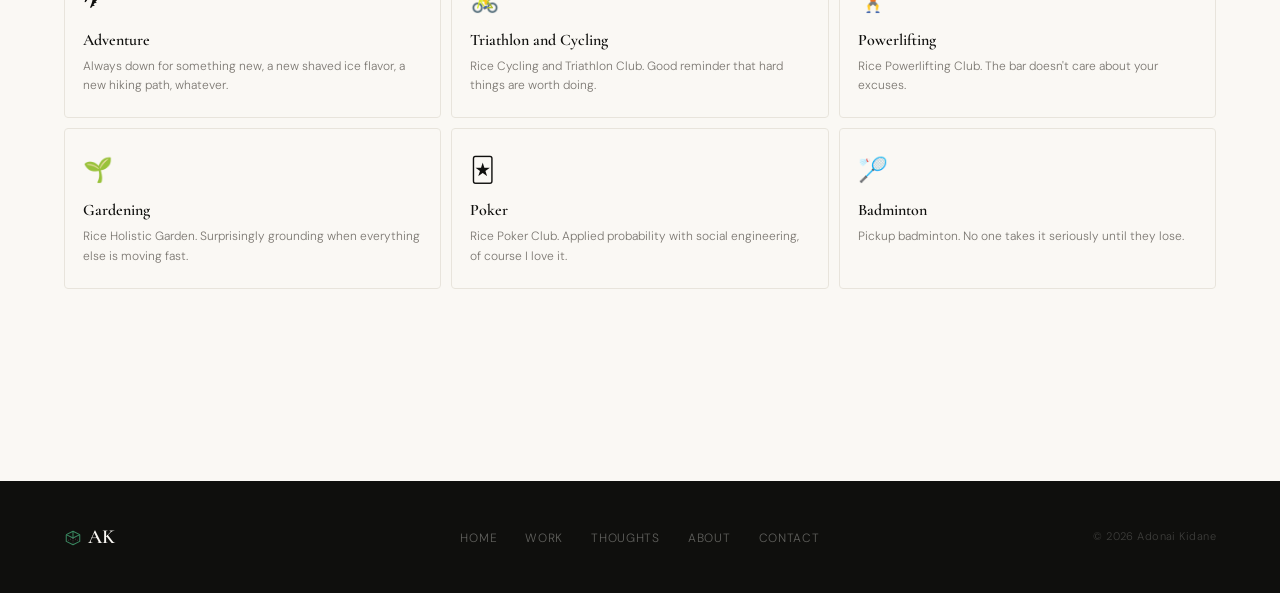
==== commit e93476e8: "Correct typo in about.html regarding datasets" ====
--- a/pages/about.html
+++ b/pages/about.html
@@ -85,7 +85,7 @@
         I'm a student at <strong>Rice University</strong> studying Computer Science and Statistics, interested in data, systems, and putting them to use where they actually produce something.
       </p>
       <p class="about-body reveal reveal-delay-1">
-        I think markets are just the world's most chaotic dataset. Not because they're unpredictable, but because there are too many confounding variables. If you could isolate the microeconomic signals that actually move things, you'd have something. That's the puzzle worth coming back to.
+        I think markets are one of the world's most chaotic dataset. Not because they're unpredictable, but because there are too many confounding variables. If you could isolate the microeconomic signals that actually move things, you'd have something. That's the puzzle worth coming back to.
       </p>
       <p class="about-body reveal reveal-delay-2">
         I like problems that feel impossible, because you're not sure you'll figure it out until suddenly you do.
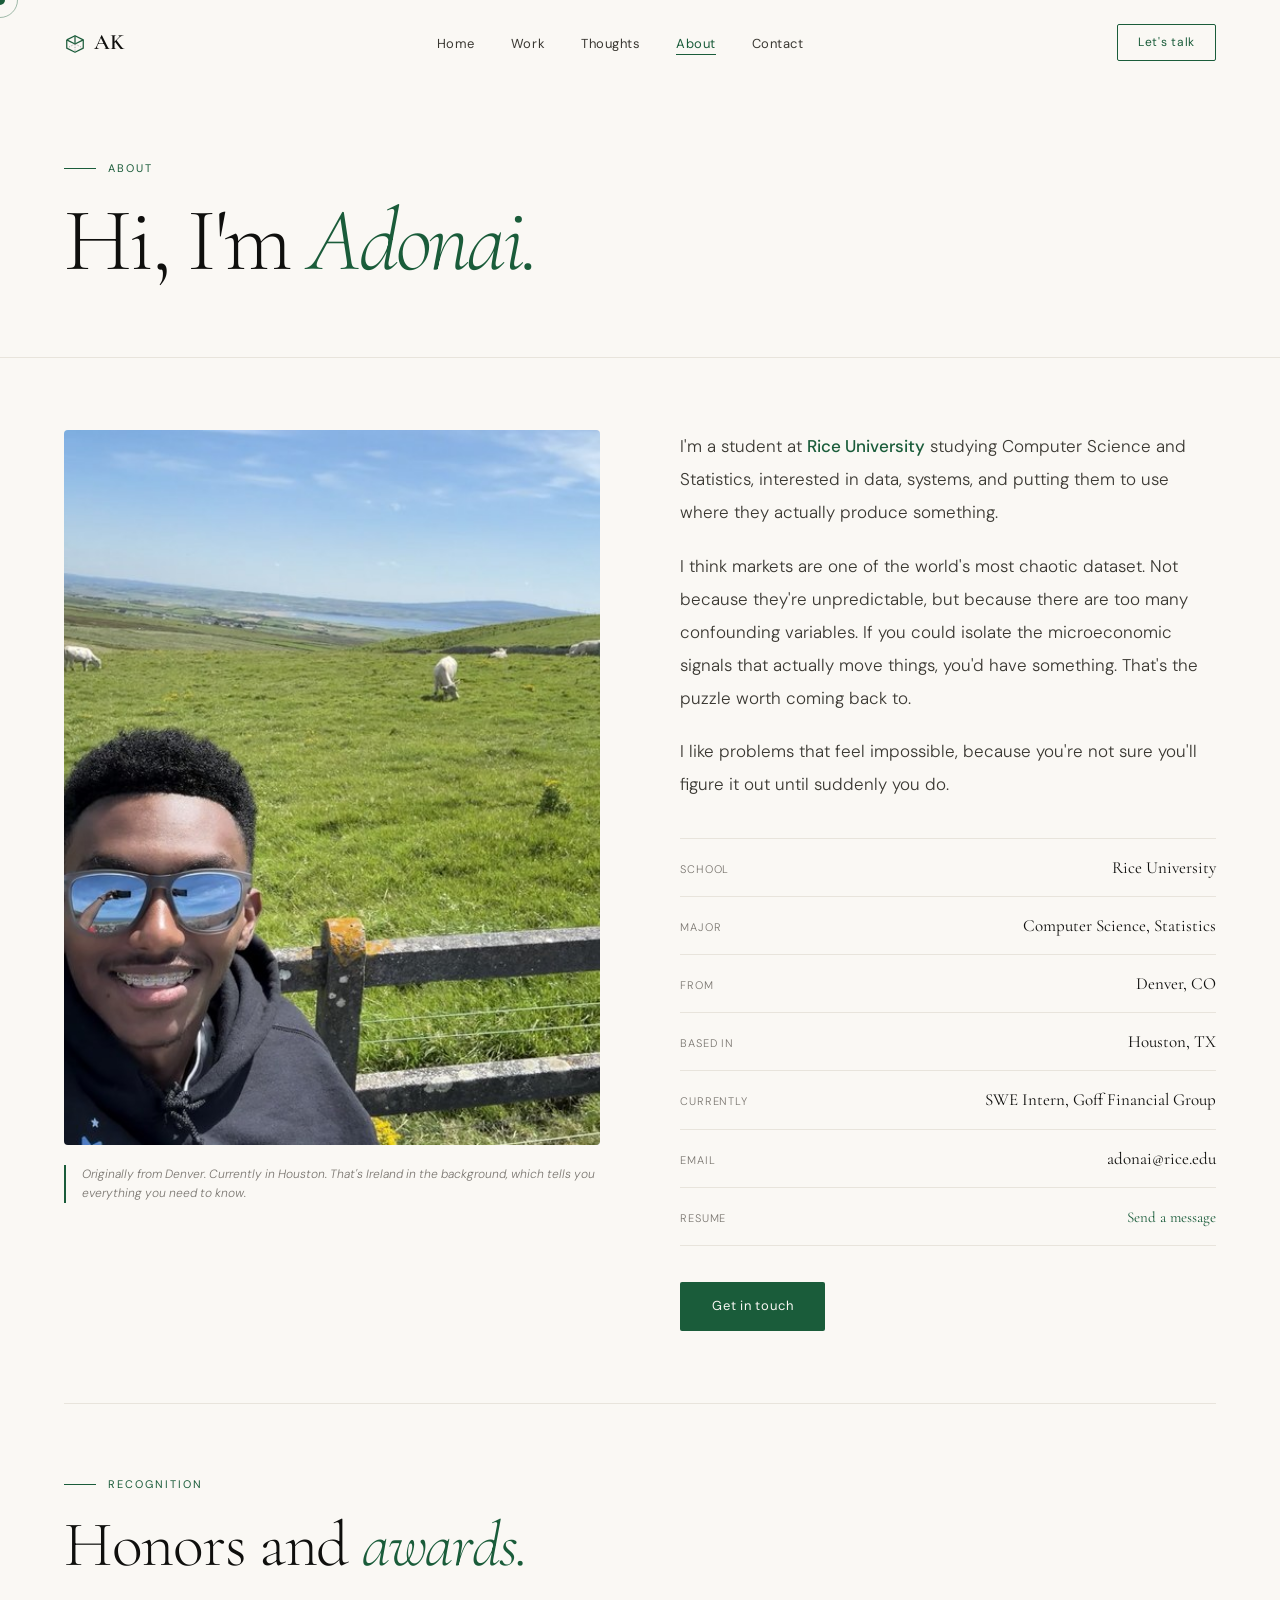
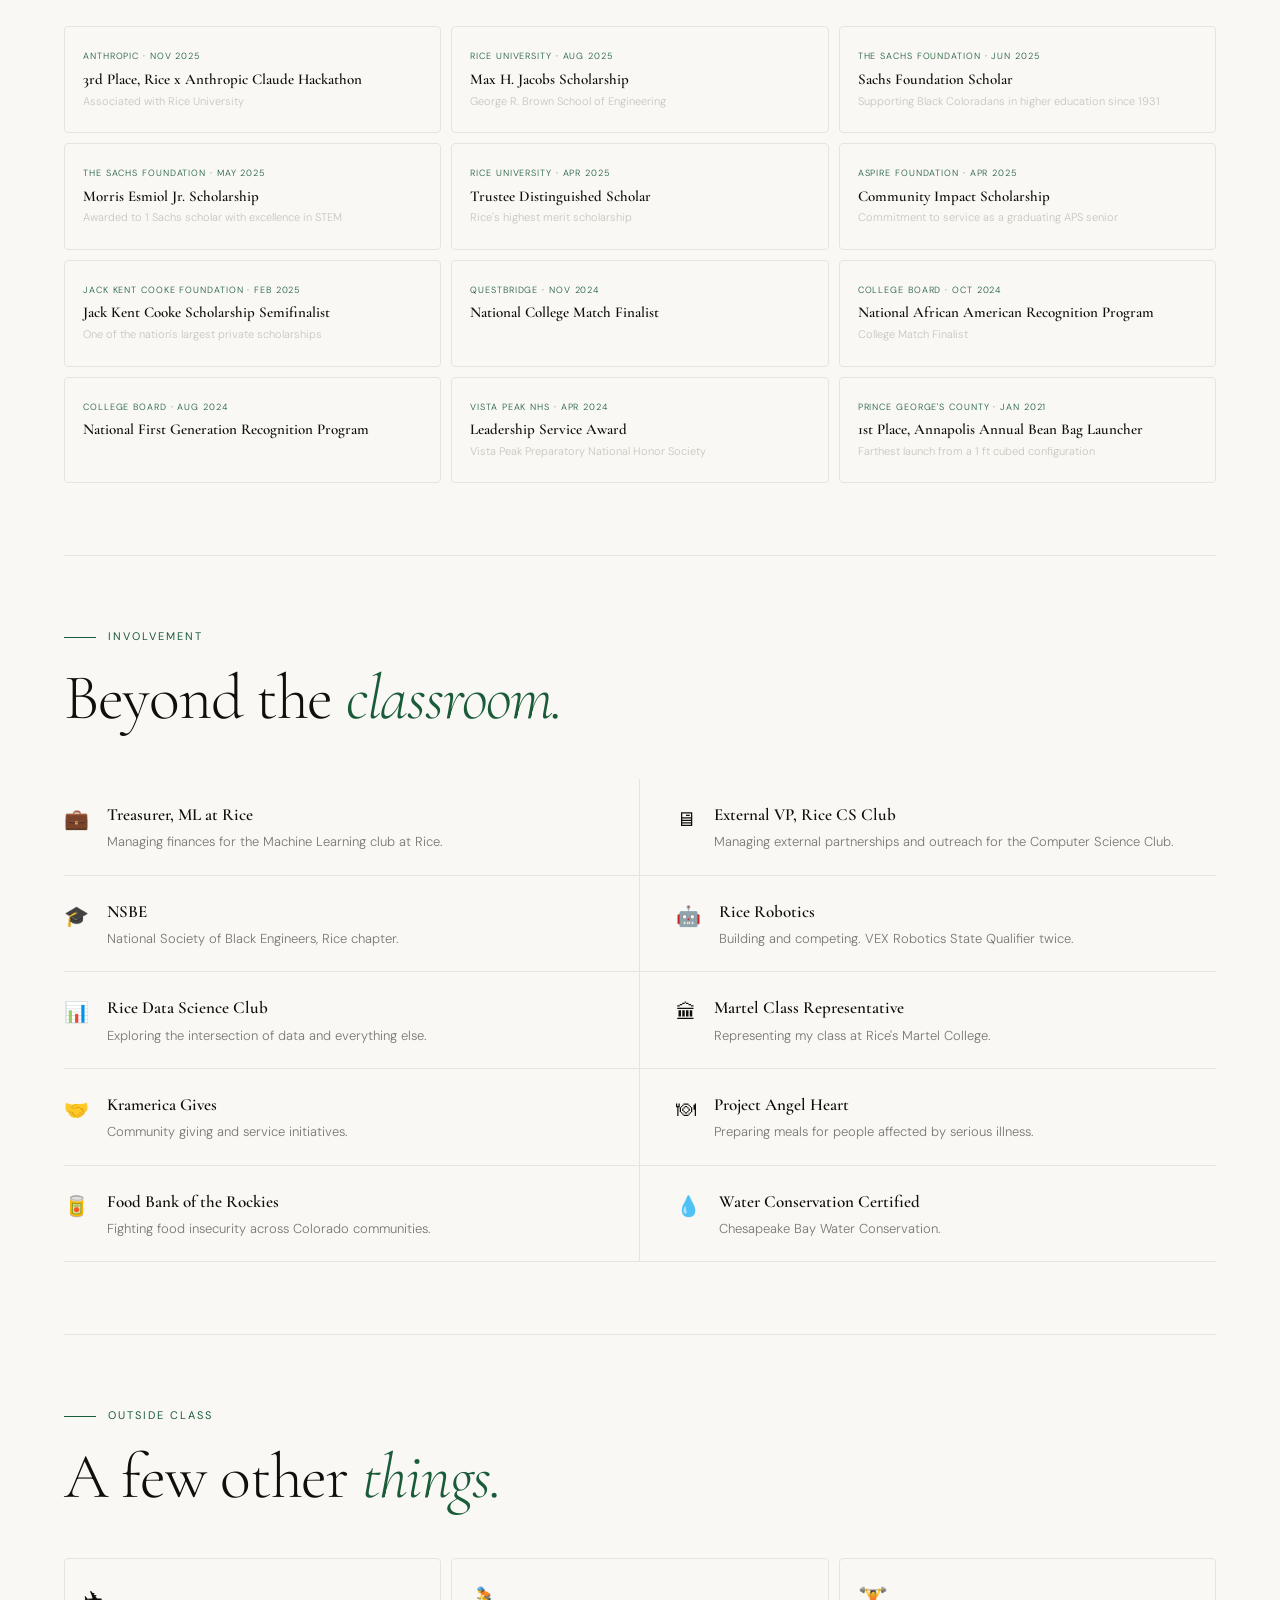
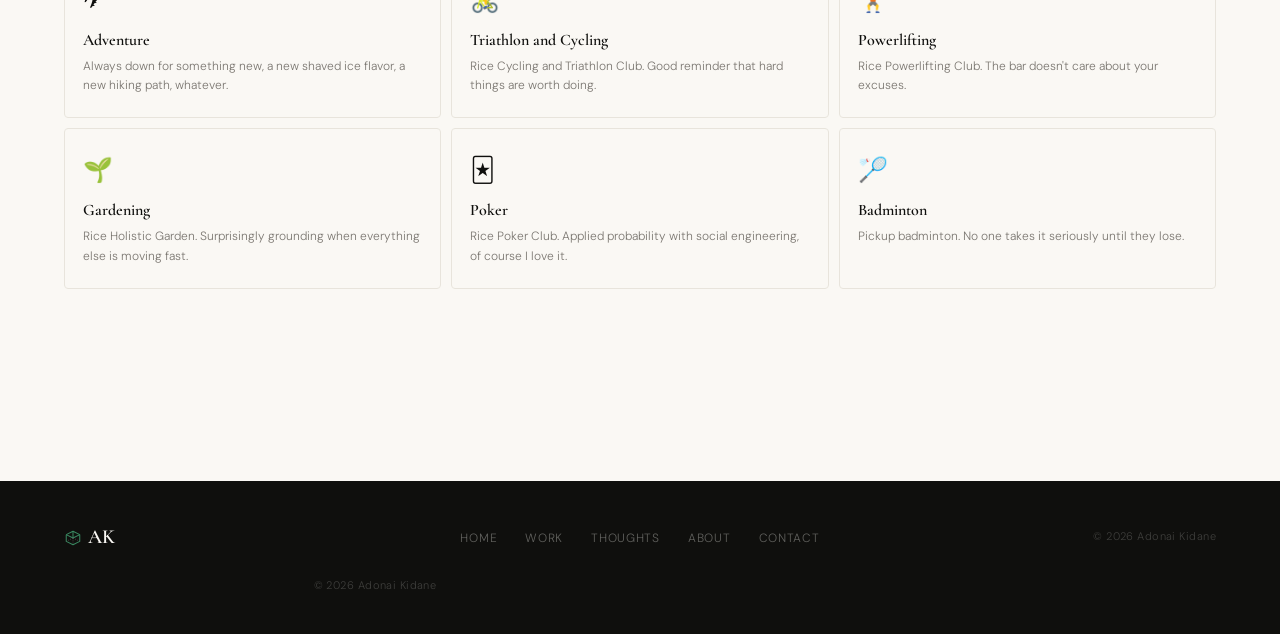
==== commit 00d0530d: "Fix duplicate footer copyright notice" ====
--- a/pages/about.html
+++ b/pages/about.html
@@ -267,6 +267,7 @@
     <li><a href="contact.html">Contact</a></li>
   </ul>
   <span class="footer-copy">© 2026 Adonai Kidane</span>
+  <span class="footer-copy">© 2026 Adonai Kidane</span>
 </footer>
 <script src="../js/shared.js"></script>
 </body>
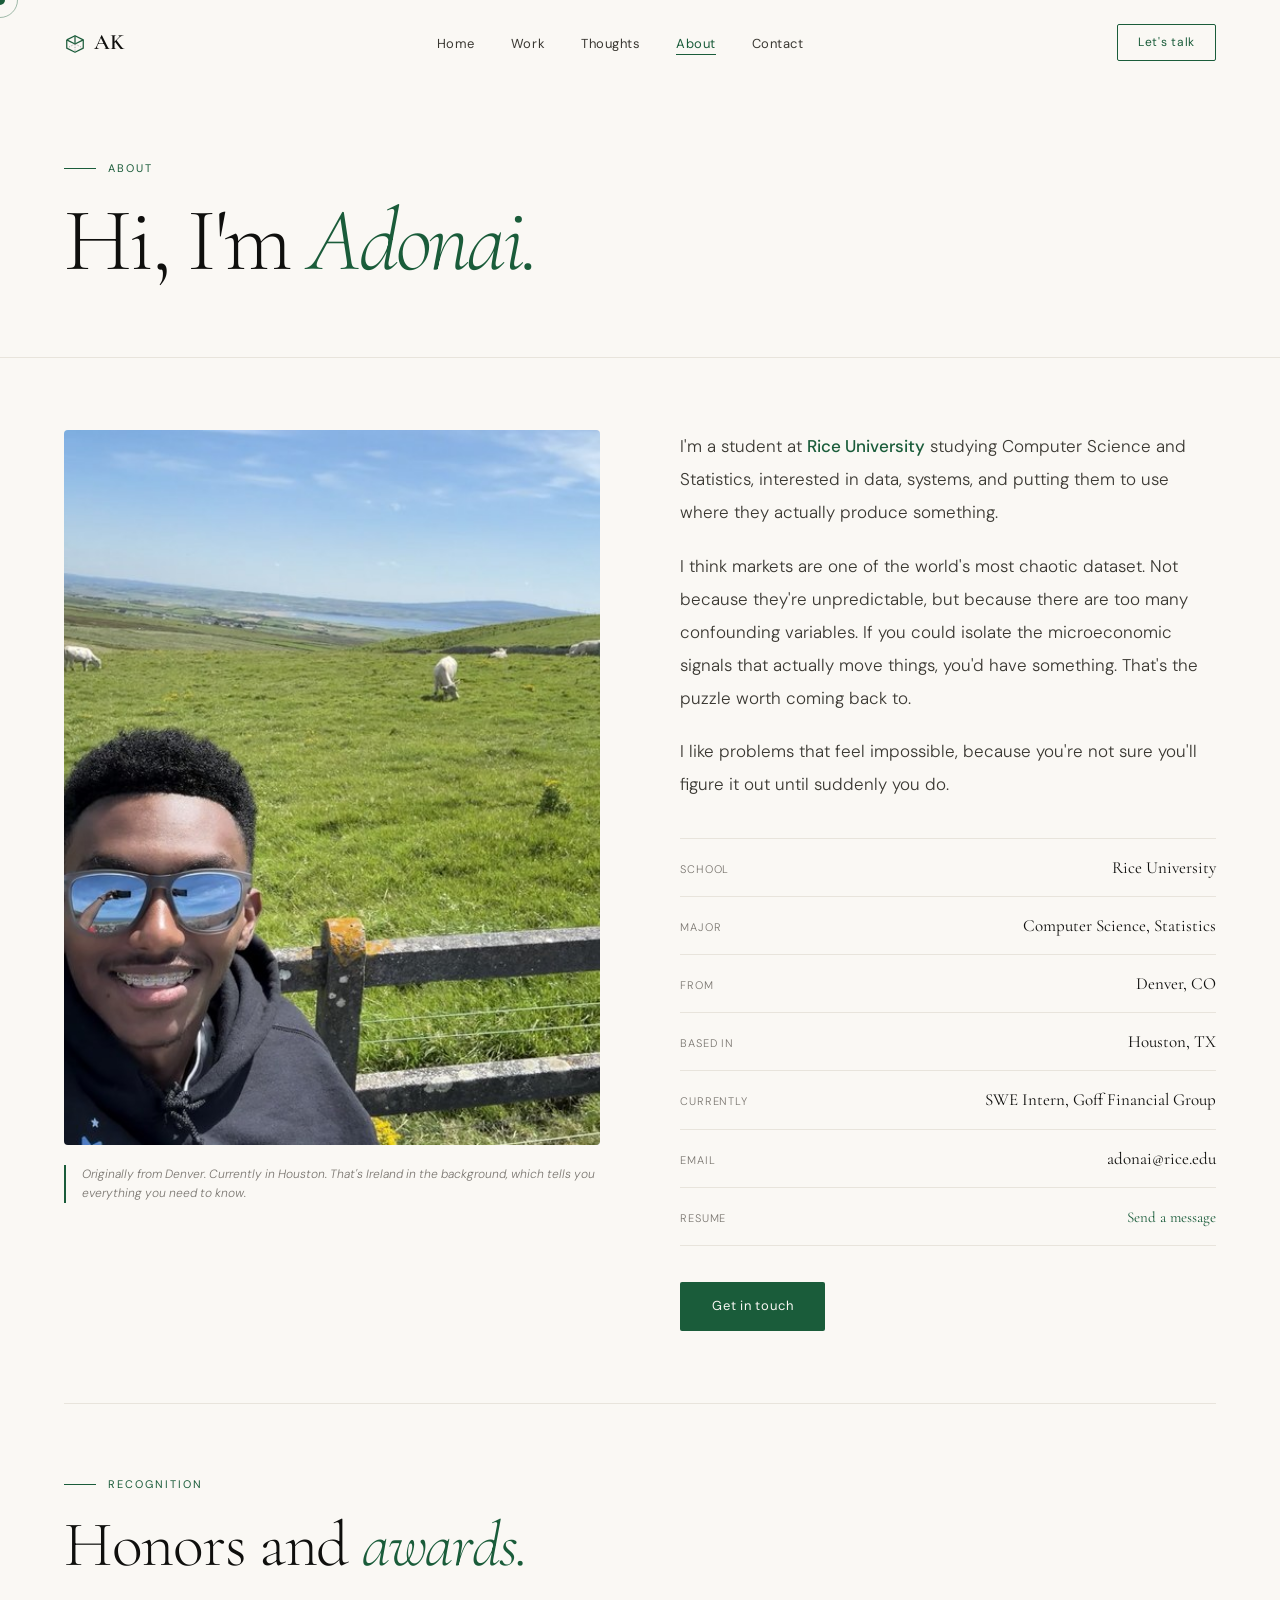
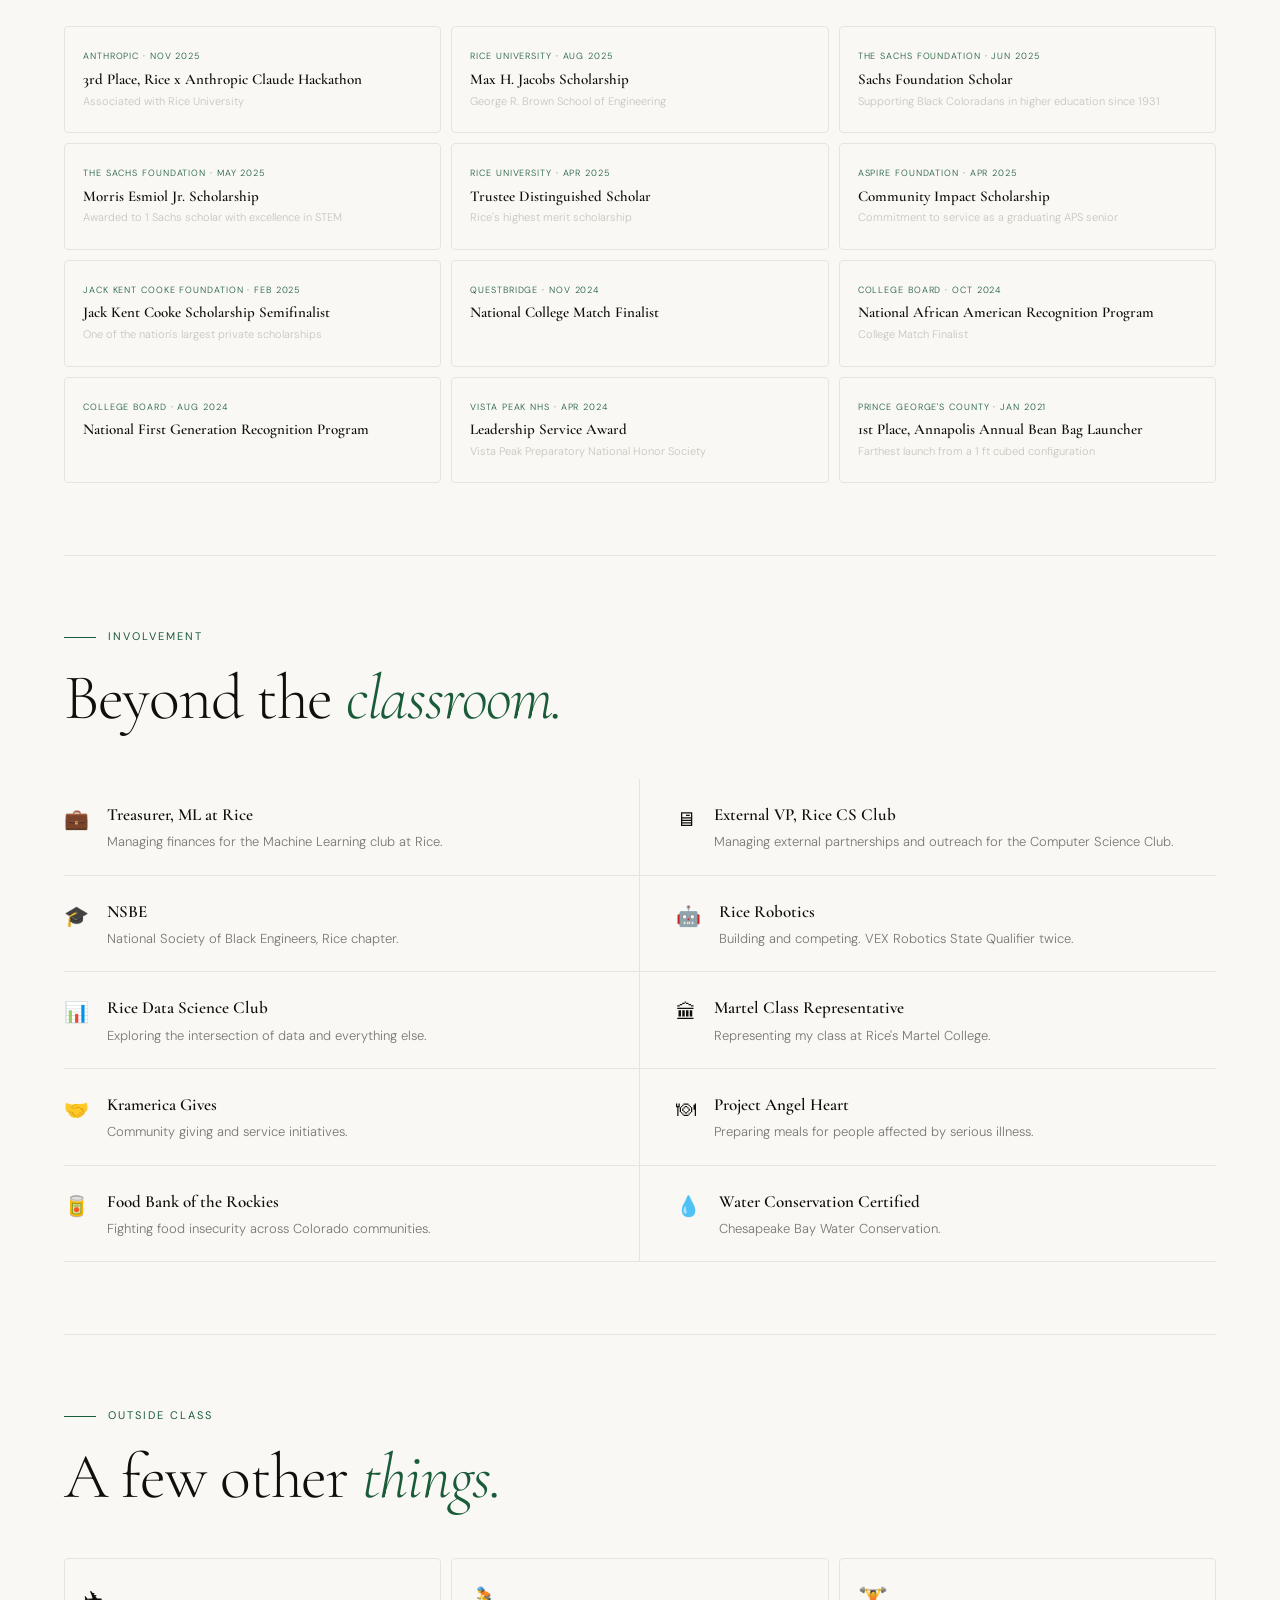
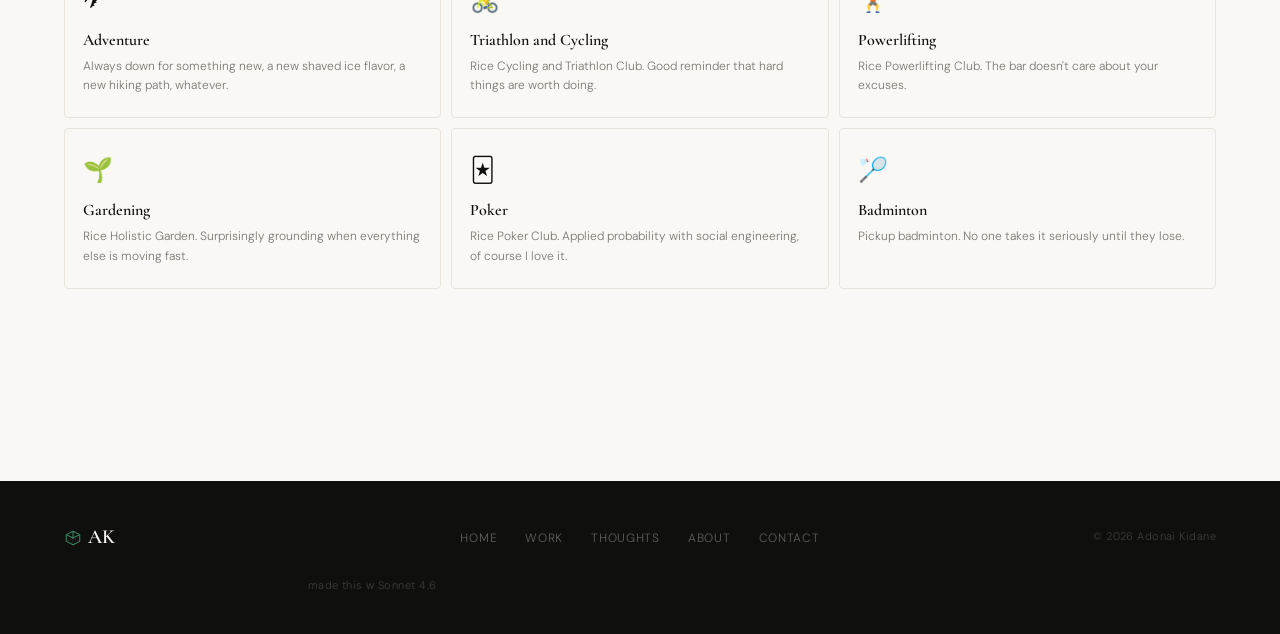
==== commit 2a79693c: "Change footer copyright text" ====
--- a/pages/about.html
+++ b/pages/about.html
@@ -267,7 +267,7 @@
     <li><a href="contact.html">Contact</a></li>
   </ul>
   <span class="footer-copy">© 2026 Adonai Kidane</span>
-  <span class="footer-copy">© 2026 Adonai Kidane</span>
+  <span class="footer-copy">made this w Sonnet 4.6</span>
 </footer>
 <script src="../js/shared.js"></script>
 </body>
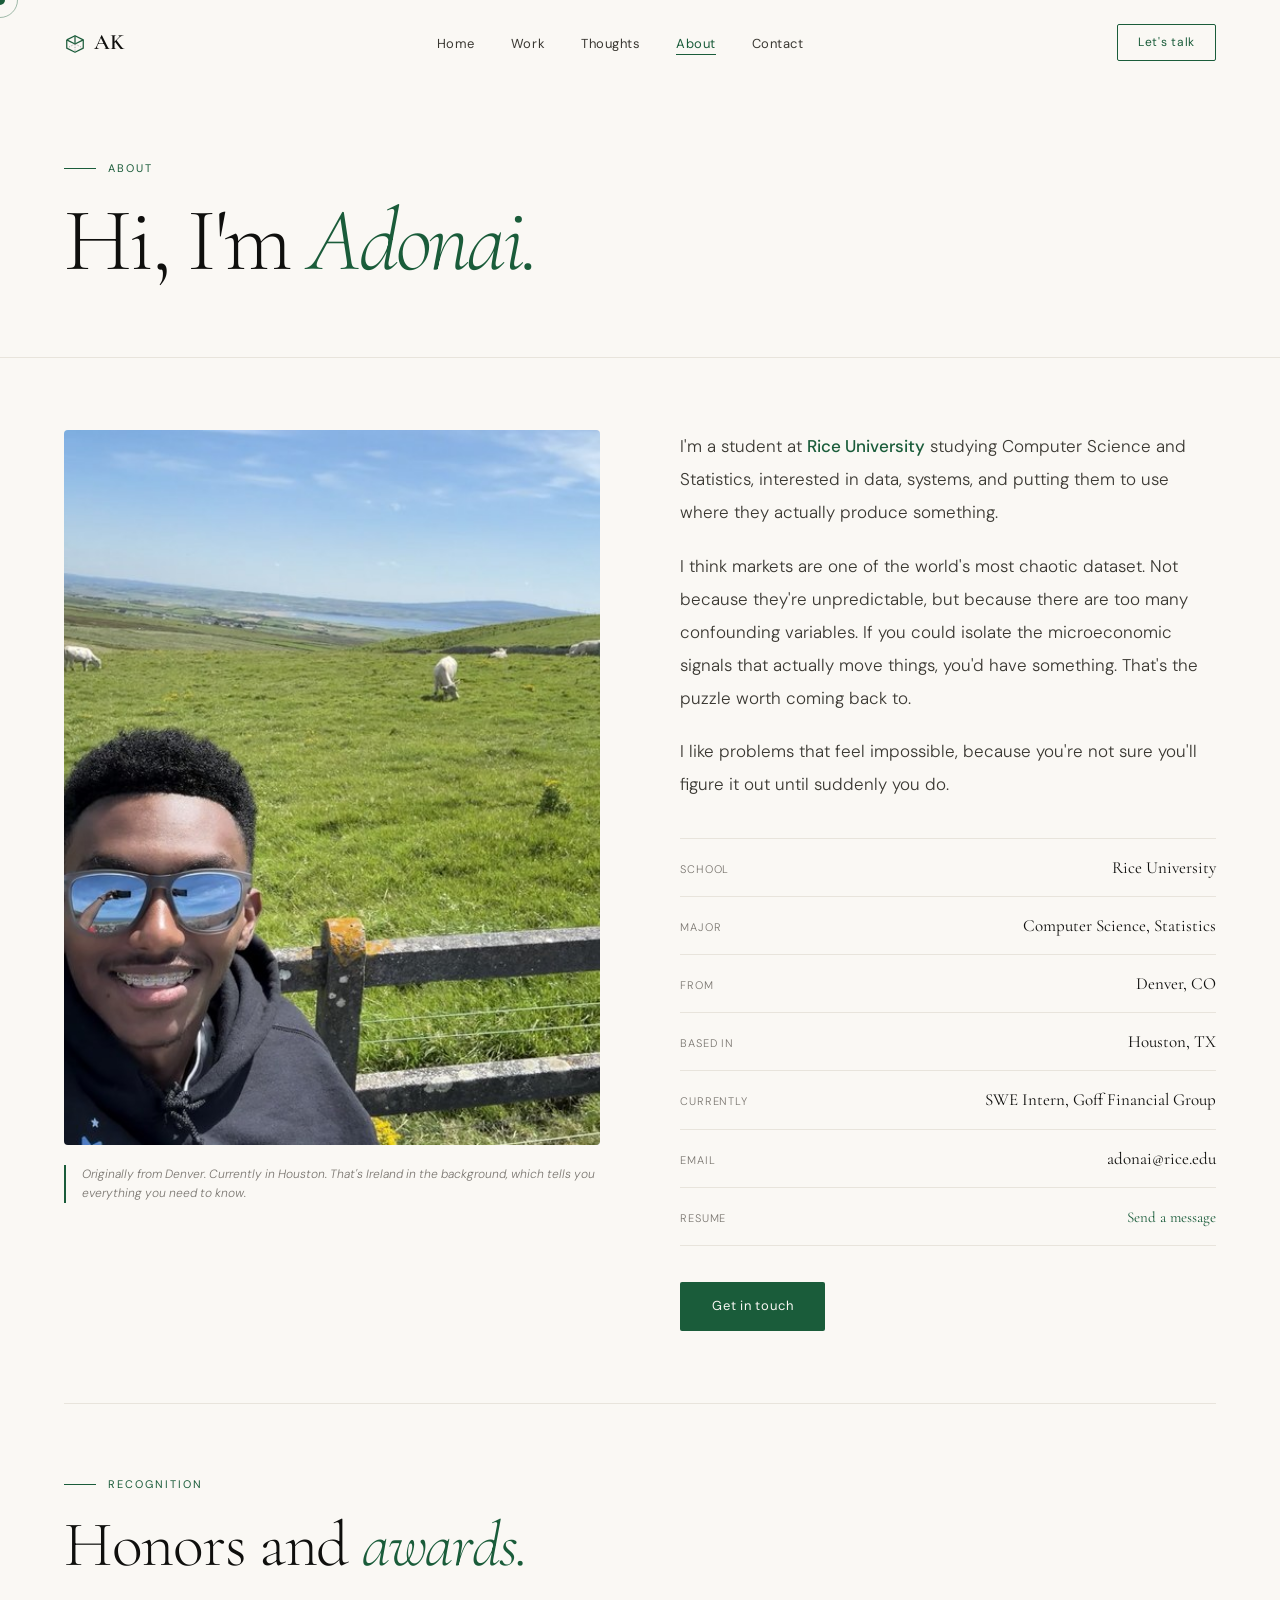
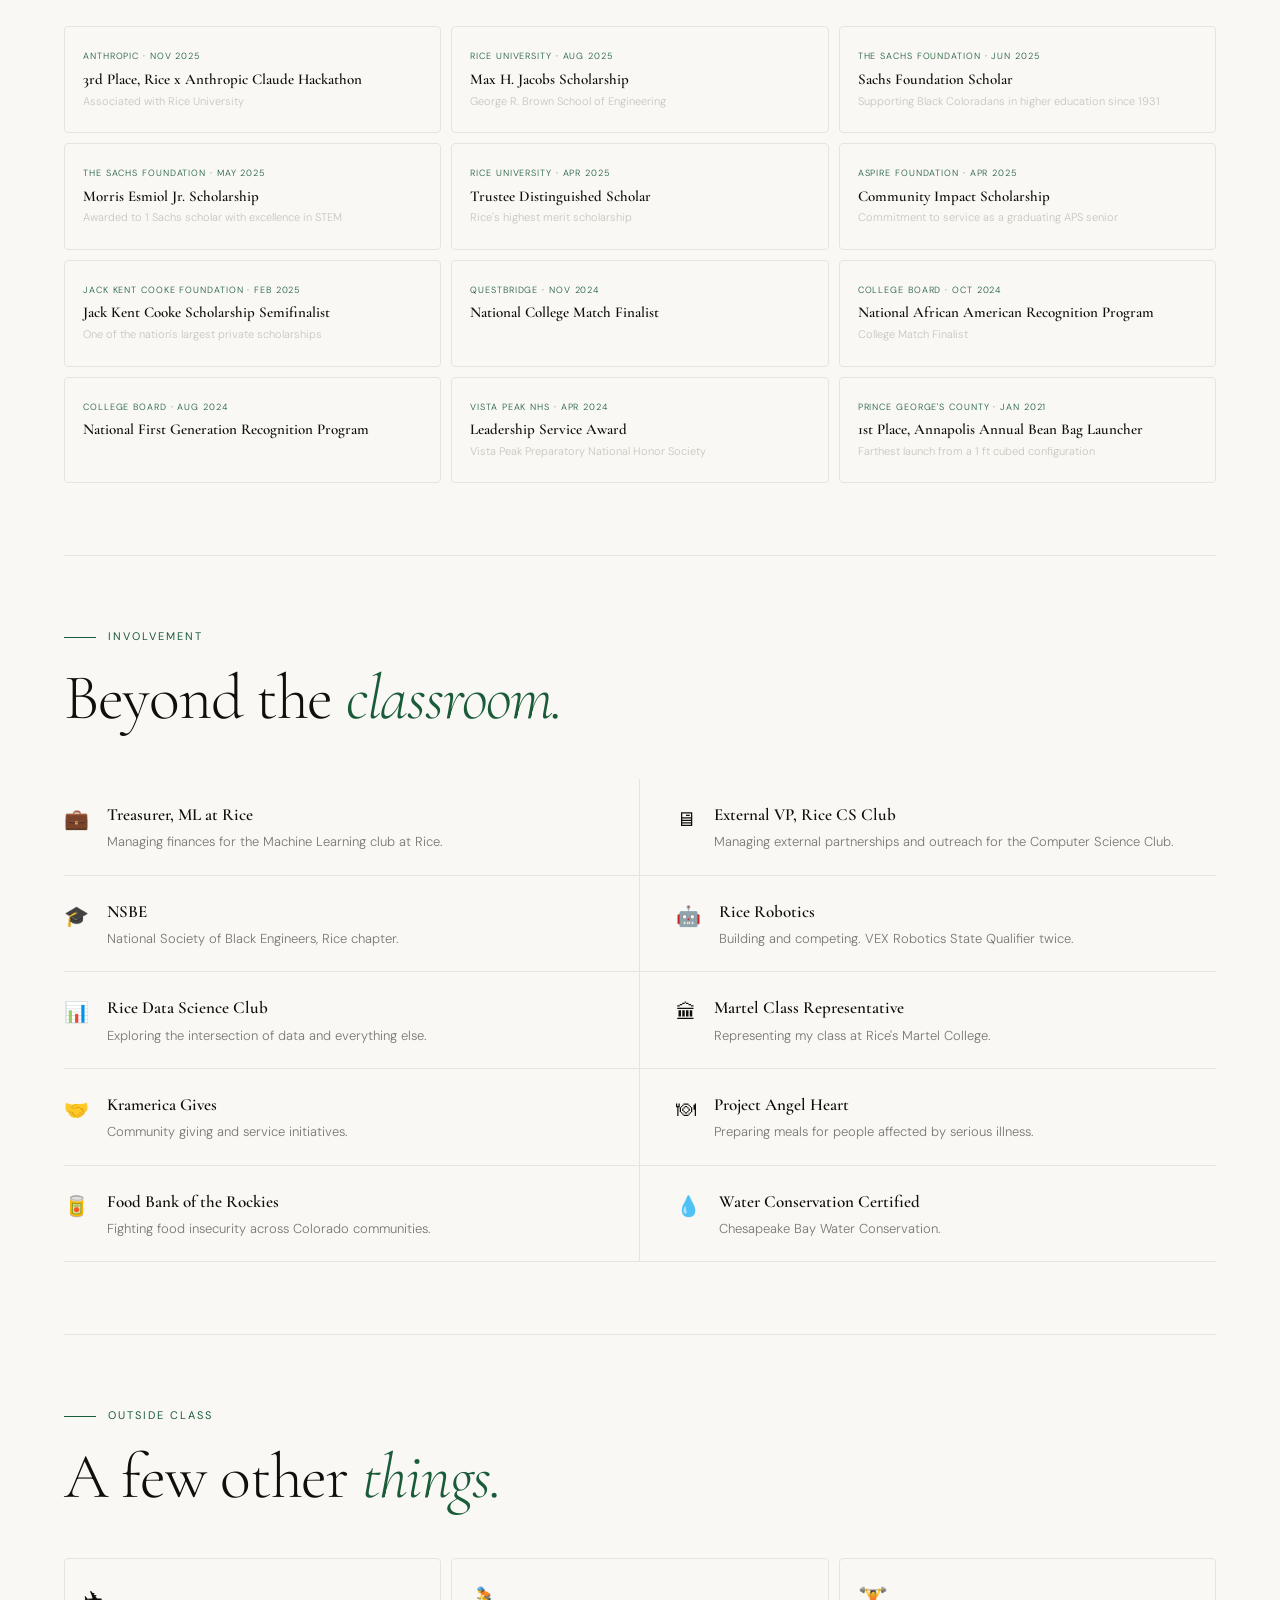
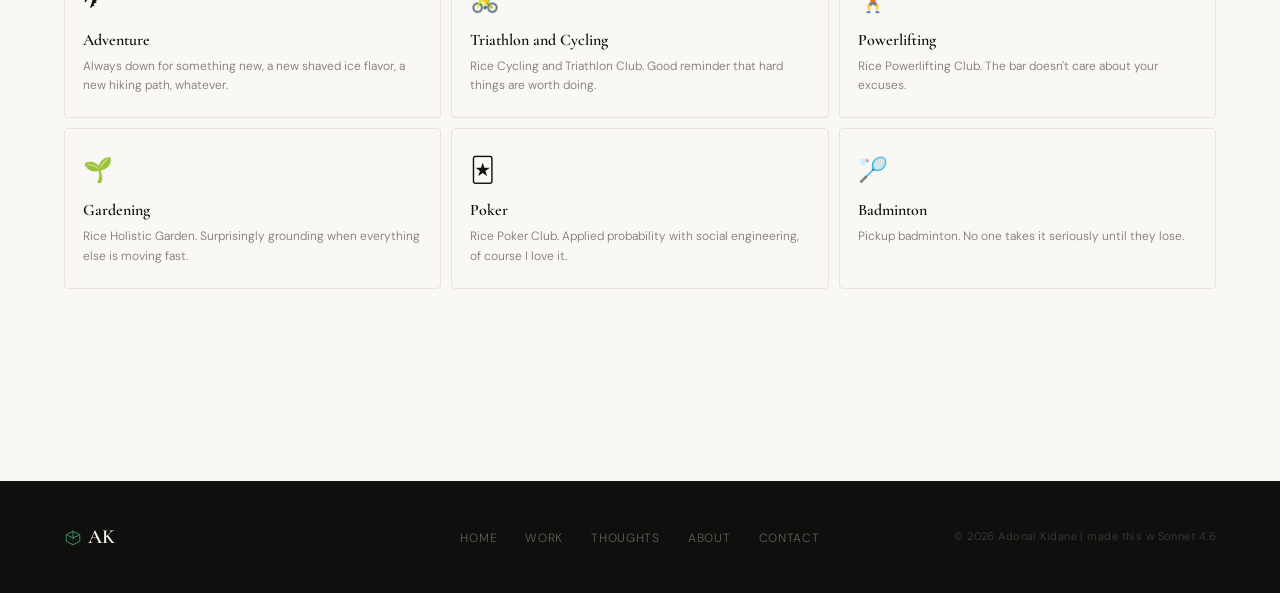
==== commit 7a3807f7: "Combine footer copyright and attribution into one line" ====
--- a/pages/about.html
+++ b/pages/about.html
@@ -266,8 +266,7 @@
     <li><a href="about.html">About</a></li>
     <li><a href="contact.html">Contact</a></li>
   </ul>
-  <span class="footer-copy">© 2026 Adonai Kidane</span>
-  <span class="footer-copy">made this w Sonnet 4.6</span>
+  <span class="footer-copy">© 2026 Adonai Kidane | made this w Sonnet 4.6</span>
 </footer>
 <script src="../js/shared.js"></script>
 </body>
